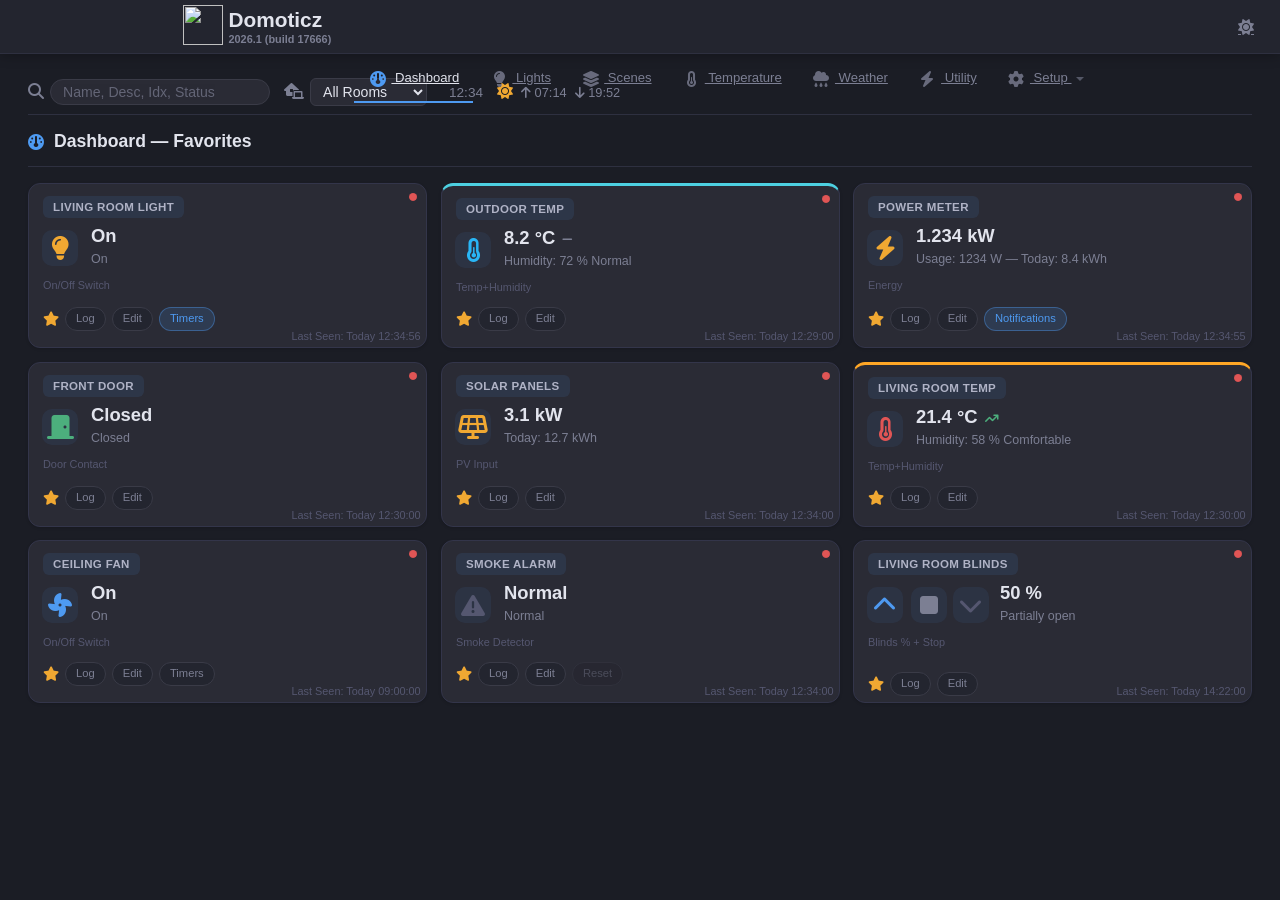
==== demo/index.html @ de6758c2 "Merge pull request #5 from galadril/development Fixed the demo based on the latest css/js changes" ====
<!DOCTYPE html>
<html lang="en">
<head>
    <meta charset="utf-8">
    <meta name="viewport" content="width=device-width, initial-scale=1.0">
    <title>Dashboard — Nightglass Demo</title>
    <link rel="stylesheet" href="https://cdnjs.cloudflare.com/ajax/libs/font-awesome/6.5.2/css/all.min.css" crossorigin="anonymous" referrerpolicy="no-referrer">
    <link rel="stylesheet" href="../custom.css">
    <link rel="stylesheet" href="demo.css">
    <script src="custom.js"></script>
</head>
<body>
    <script src="navbar.js"></script>
    <script>buildNavbar('dashboard');</script>

    <div id="holder">
        <div class="container-fluid">
            <div style="padding: 16px 0;">

                <!-- topbar -->
                <div id="topBar">
                    <span id="tbFiltSearch">
                        <span class="tbIcon"><i class="fa fa-search"></i></span>
                        <input type="search" placeholder="Name, Desc, Idx, Status">
                    </span>
                    <span id="tbFiltRooms">
                        <span class="tbIcon"><i class="fa fa-house-laptop"></i></span>
                        <select class="combobox ui-corner-all">
                            <option>All Rooms</option>
                            <option>Living Room</option>
                            <option>Kitchen</option>
                            <option>Bedroom</option>
                            <option>Garden</option>
                        </select>
                    </span>
                    <span id="tbTimeSun">
                        <span class="tbTime">12:34</span>
                        <span id="tbSunGroup">
                            <span class="tbIcon"><i class="fa fa-sun"></i></span>
                            <span class="tbSun"><i class="fa fa-arrow-up"></i> 07:14</span>
                            <span class="tbSun"><i class="fa fa-arrow-down"></i> 19:52</span>
                        </span>
                    </span>
                </div>

                <!-- page header -->
                <div class="page-header">
                    <i class="fa-solid fa-gauge"></i>
                    Dashboard &mdash; Favorites
                </div>

                <!-- device cards -->
                <div class="devicesList">
                    <div class="row">

                        <!-- 1. Living Room Light -->
                        <div class="item span4 itemBlock statusNormal" id="d1">
                            <section>
                                <table id="itemtable" border="0" cellpadding="0" cellspacing="0">
                                    <tr>
                                        <td id="name">Living Room Light</td>
                                        <td id="bigtext">On</td>
                                        <td id="img">
                                            <i class="dz-fa-device fa-solid fa-lightbulb" style="color:#f0a832;"></i>
                                        </td>
                                        <td id="status">On</td>
                                        <td id="lastupdate"><span style="font-style:italic">Last Seen</span>: Today 12:34:56</td>
                                        <td id="type">On/Off Switch</td>
                                        <td class="options">
                                            <span><i class="fa-solid fa-star dz-fa-fav dz-fav-on lcursor"></i></span>
                                            <a class="btnsmall" href="#">Log</a>
                                            <a class="btnsmall" href="#">Edit</a>
                                            <a class="btnsmall-sel" href="#">Timers</a>
                                        </td>
                                    </tr>
                                </table>
                            </section>
                        </div>

                        <!-- 2. Outdoor Temp -->
                        <div class="item span4 itemBlock statusNormal" id="d2">
                            <section>
                                <table id="itemtable" border="0" cellpadding="0" cellspacing="0">
                                    <tr>
                                        <td id="name">Outdoor Temp</td>
                                        <td id="bigtext">8.2 °C <i class="dz-fa-trend fa-solid fa-minus"></i></td>
                                        <td id="img">
                                            <i class="dz-fa-device fa-solid fa-temperature-half" style="color:#29b6f6;"></i>
                                        </td>
                                        <td id="status">Humidity: 72 % Normal</td>
                                        <td id="lastupdate"><span style="font-style:italic">Last Seen</span>: Today 12:29:00</td>
                                        <td id="type">Temp+Humidity</td>
                                        <td class="options">
                                            <span><i class="fa-solid fa-star dz-fa-fav dz-fav-on lcursor"></i></span>
                                            <a class="btnsmall" href="#">Log</a>
                                            <a class="btnsmall" href="#">Edit</a>
                                        </td>
                                    </tr>
                                </table>
                            </section>
                        </div>

                        <!-- 3. Power Meter -->
                        <div class="item span4 itemBlock statusNormal" id="d3">
                            <section>
                                <table id="itemtable" border="0" cellpadding="0" cellspacing="0">
                                    <tr>
                                        <td id="name">Power Meter</td>
                                        <td id="bigtext">1.234 kW</td>
                                        <td id="img">
                                            <i class="dz-fa-device fa-solid fa-bolt" style="color:#f0a832;"></i>
                                        </td>
                                        <td id="status">Usage: 1234 W &mdash; Today: 8.4 kWh</td>
                                        <td id="lastupdate"><span style="font-style:italic">Last Seen</span>: Today 12:34:55</td>
                                        <td id="type">Energy</td>
                                        <td class="options">
                                            <span><i class="fa-solid fa-star dz-fa-fav dz-fav-on lcursor"></i></span>
                                            <a class="btnsmall" href="#">Log</a>
                                            <a class="btnsmall" href="#">Edit</a>
                                            <a class="btnsmall-sel" href="#">Notifications</a>
                                        </td>
                                    </tr>
                                </table>
                            </section>
                        </div>

                        <!-- 4. Front Door -->
                        <div class="item span4 itemBlock statusNormal" id="d4">
                            <section>
                                <table id="itemtable" border="0" cellpadding="0" cellspacing="0">
                                    <tr>
                                        <td id="name">Front Door</td>
                                        <td id="bigtext">Closed</td>
                                        <td id="img">
                                            <i class="dz-fa-device fa-solid fa-door-closed" style="color:#4caf7d;"></i>
                                        </td>
                                        <td id="status">Closed</td>
                                        <td id="lastupdate"><span style="font-style:italic">Last Seen</span>: Today 12:30:00</td>
                                        <td id="type">Door Contact</td>
                                        <td class="options">
                                            <span><i class="fa-solid fa-star dz-fa-fav dz-fav-on lcursor"></i></span>
                                            <a class="btnsmall" href="#">Log</a>
                                            <a class="btnsmall" href="#">Edit</a>
                                        </td>
                                    </tr>
                                </table>
                            </section>
                        </div>

                        <!-- 5. Solar Panels -->
                        <div class="item span4 itemBlock statusNormal" id="d5">
                            <section>
                                <table id="itemtable" border="0" cellpadding="0" cellspacing="0">
                                    <tr>
                                        <td id="name">Solar Panels</td>
                                        <td id="bigtext">3.1 kW</td>
                                        <td id="img">
                                            <i class="dz-fa-device fa-solid fa-solar-panel" style="color:#f0a832;"></i>
                                        </td>
                                        <td id="status">Today: 12.7 kWh</td>
                                        <td id="lastupdate"><span style="font-style:italic">Last Seen</span>: Today 12:34:00</td>
                                        <td id="type">PV Input</td>
                                        <td class="options">
                                            <span><i class="fa-solid fa-star dz-fa-fav dz-fav-on lcursor"></i></span>
                                            <a class="btnsmall" href="#">Log</a>
                                            <a class="btnsmall" href="#">Edit</a>
                                        </td>
                                    </tr>
                                </table>
                            </section>
                        </div>

                        <!-- 6. Living Room Temp -->
                        <div class="item span4 itemBlock statusNormal" id="d6">
                            <section>
                                <table id="itemtable" border="0" cellpadding="0" cellspacing="0">
                                    <tr>
                                        <td id="name">Living Room Temp</td>
                                        <td id="bigtext">21.4 °C <i class="dz-fa-trend fa-solid fa-arrow-trend-up"></i></td>
                                        <td id="img">
                                            <i class="dz-fa-device fa-solid fa-temperature-half" style="color:#e05555;"></i>
                                        </td>
                                        <td id="status">Humidity: 58 % Comfortable</td>
                                        <td id="lastupdate"><span style="font-style:italic">Last Seen</span>: Today 12:30:00</td>
                                        <td id="type">Temp+Humidity</td>
                                        <td class="options">
                                            <span><i class="fa-solid fa-star dz-fa-fav dz-fav-on lcursor"></i></span>
                                            <a class="btnsmall" href="#">Log</a>
                                            <a class="btnsmall" href="#">Edit</a>
                                        </td>
                                    </tr>
                                </table>
                            </section>
                        </div>

                        <!-- 7. Ceiling Fan -->
                        <div class="item span4 itemBlock statusNormal" id="d7">
                            <section>
                                <table id="itemtable" border="0" cellpadding="0" cellspacing="0">
                                    <tr>
                                        <td id="name">Ceiling Fan</td>
                                        <td id="bigtext">On</td>
                                        <td id="img">
                                            <i class="dz-fa-device fa-solid fa-fan" style="color:#4e9af1;"></i>
                                        </td>
                                        <td id="status">On</td>
                                        <td id="lastupdate"><span style="font-style:italic">Last Seen</span>: Today 09:00:00</td>
                                        <td id="type">On/Off Switch</td>
                                        <td class="options">
                                            <span><i class="fa-solid fa-star dz-fa-fav dz-fav-on lcursor"></i></span>
                                            <a class="btnsmall" href="#">Log</a>
                                            <a class="btnsmall" href="#">Edit</a>
                                            <a class="btnsmall" href="#">Timers</a>
                                        </td>
                                    </tr>
                                </table>
                            </section>
                        </div>

                        <!-- 8. Smoke Alarm -->
                        <div class="item span4 itemBlock statusNormal" id="d8">
                            <section>
                                <table id="itemtable" border="0" cellpadding="0" cellspacing="0">
                                    <tr>
                                        <td id="name">Smoke Alarm</td>
                                        <td id="bigtext">Normal</td>
                                        <td id="img">
                                            <i class="dz-fa-device fa-solid fa-triangle-exclamation" style="color:#555770;"></i>
                                        </td>
                                        <td id="status">Normal</td>
                                        <td id="lastupdate"><span style="font-style:italic">Last Seen</span>: Today 12:34:00</td>
                                        <td id="type">Smoke Detector</td>
                                        <td class="options">
                                            <span><i class="fa-solid fa-star dz-fa-fav dz-fav-on lcursor"></i></span>
                                            <a class="btnsmall" href="#">Log</a>
                                            <a class="btnsmall" href="#">Edit</a>
                                            <a class="btnsmall-dis" href="#">Reset</a>
                                        </td>
                                    </tr>
                                </table>
                            </section>
                        </div>

                        <!-- 9. Living Room Blinds (triple icon) -->
                        <div class="item span4 itemBlock statusNormal" id="d9">
                            <section>
                                <table id="itemtabletrippleicon" border="0" cellpadding="0" cellspacing="0">
                                    <tr>
                                        <td id="name">Living Room Blinds</td>
                                        <td id="bigtext">50 %</td>
                                        <td id="img1">
                                            <i class="dz-fa-device fa-solid fa-chevron-up lcursor" style="color:#4e9af1;" title="Open Blinds"></i>
                                        </td>
                                        <td id="img2">
                                            <i class="dz-fa-device fa-solid fa-stop lcursor" style="color:#7c7f93;" title="Stop Blinds"></i>
                                        </td>
                                        <td id="img3">
                                            <i class="dz-fa-device fa-solid fa-chevron-down lcursor" style="color:#555770;" title="Close Blinds"></i>
                                        </td>
                                        <td id="status">Partially open</td>
                                        <td id="lastupdate"><span style="font-style:italic">Last Seen</span>: Today 14:22:00</td>
                                        <td id="type">Blinds % + Stop</td>
                                        <td class="options">
                                            <span><i class="fa-solid fa-star dz-fa-fav dz-fav-on lcursor"></i></span>
                                            <a class="btnsmall" href="#">Log</a>
                                            <a class="btnsmall" href="#">Edit</a>
                                        </td>
                                    </tr>
                                </table>
                            </section>
                        </div>

                    </div><!-- /.row -->
                </div><!-- /.devicesList -->

                <div class="page-bottom"></div>
            </div>
        </div>
    </div>
</body>
</html>
---- custom.css ----
@import url("../../css/legacy.css");
/* Don't remove this line! */
@import url("../default/common.css");
@import url("../../font-awesome/css/regular.min.css");
/* Load FA7 regular (outline) style; Domoticz only loads solid by default */

/*
 * ═══════════════════════════════════════════════════════════════════
 *  Domoticz Dark — A clean, modern dark dashboard theme
 *
 *  Color palette
 *  ─────────────
 *  Body / deepest bg:  #1b1d25
 *  Surface 1 (nav):    #23252f
 *  Surface 2 (cards):  #2a2b35
 *  Surface 3 (hover):  #33354a
 *  Border / faint:     #2e3040
 *  Border / strong:    #3a3b47
 *  Accent blue:        #4e9af1
 *  Text primary:       #e2e4ed
 *  Text secondary:     #b0b3c6
 *  Text muted:         #7c7f93
 *  Green / success:    #4caf7d
 *  Red / danger:       #e05555
 *  Yellow / warning:   #f0a832
 * ═══════════════════════════════════════════════════════════════════
 */


/* ══════════════════════════════════════════════════════════════════
   1.  CSS VARIABLE OVERRIDES  (variables.css + dashboard.css tokens)
   ══════════════════════════════════════════════════════════════════ */

:root {
    /* Accent */
    --dz-accent-color: #4e9af1;
    --dz-accent-red: #e05555;
    /* Body */
    --dz-body-bg: #1b1d25;
    --dz-body-bg-start: #1b1d25;
    --dz-body-bg-end: #16181f;
    --dz-body-text: #e2e4ed;
    /* Widgets */
    --dz-widget-bg: #23252f;
    --dz-widget-text: #e2e4ed;
    --dz-widget-border-radius: 12px;
    --dz-widget-shadow: 0 2px 8px rgba(0, 0, 0, 0.25);
    --dz-widget-name-bg: #2a2b35;
    --dz-widget-name-border: #3a3b47;
    --dz-widget-name-text: #e2e4ed;
    --dz-widget-name-font-size: 130%;
    --dz-widget-status-text: #b0b3c6;
    --dz-widget-value-font-size: 140%;
    --dz-widget-hover-name-bg: #33354a;
    --dz-widget-hover-name-border: #4e9af1;
    /* Status colours */
    --dz-status-normal: #2a2b35;
    --dz-status-protected: #2a3050;
    --dz-status-timeout: #e05555;
    --dz-status-low-battery: #f0a832;
    --dz-status-disabled: #3a3b47;
    --dz-status-disabled-opacity: 0.75;
    /* Evohome colours (unchanged) */
    --dz-status-evo-off: var(--dz-status-disabled);
    --dz-status-evo-25: #ff0302;
    --dz-status-evo-22: #ff6a2a;
    --dz-status-evo-19: #fe9b2d;
    --dz-status-evo-16: #79bc5c;
    --dz-status-evo-min: #6ca5fd;
    /* Form inputs */
    --dz-input-bg: #2a2b35;
    --dz-input-text: #e2e4ed;
    --dz-input-border: #3a3b47;
    --dz-input-focus-bg: #33354a;
    /* Modals & dialogs */
    --dz-modal-bg: #23252f;
    --dz-modal-bg-start: #23252f;
    --dz-modal-bg-end: #1e2028;
    --dz-modal-text: #e2e4ed;
    --dz-modal-header-bg: #2a2b35;
    /* Navbar */
    --dz-nav-bg: #23252f;
    /* Buttons */
    --dz-btn-bg: #2a2b35;
    --dz-btn-text: #e2e4ed;
    --dz-btn-border: #3a3b47;
    --dz-btn-hover-bg: #33354a;
    --dz-btn-shadow: none;
    --dz-btn-text-shadow: none;
    --dz-btn-primary-bg: #4e9af1;
    --dz-btn-primary-text: #fff;
    --dz-btn-warning-bg: #f0a832;
    --dz-btn-danger-bg: #e05555;
    --dz-btn-danger-bg-alpha: rgba(224, 85, 85, 0.85);
    --dz-btn-info-bg: #4e9af1;
    --dz-btn-success-bg: #4caf7d;
    /* Content panels */
    --dz-panel-bg: rgba(35, 37, 47, 0.7);
    --dz-panel-bg-dark: rgba(27, 29, 37, 0.85);
    --dz-panel-text: #e2e4ed;
    /* DataTable rows */
    --dz-table-odd-bg: #23252f;
    --dz-table-odd-text: #e2e4ed;
    --dz-table-even-bg: #1e2028;
    --dz-table-even-text: #e2e4ed;
    /* Dashboard 2.0 tokens */
    --dz-dd-grid-line: rgba(255, 255, 255, 0.04);
    --dz-dd-skeleton-start: #2a2b35;
    --dz-dd-skeleton-mid: #33354a;
    --dz-border-color: #2e3040;
    --dd-navbar-h: 54px;
    /* Dashboard widget accent tokens */
    --dz-widget-accent: #4e9af1;
    --dz-widget-amber: #f0a832;
    --dz-widget-energy-export: #4caf7d;
    --dz-widget-energy-price: #c8a0ff;
    --dz-widget-energy-gas: #ff7043;
    --dz-widget-energy-water: #4e9af1;
    --dz-widget-stat-radius: 10px;
    --dz-widget-stat-muted: rgba(226, 228, 237, 0.5);
    --dz-widget-weather-cloud: #7c7f93;
    --dz-widget-weather-snow: #b0b3c6;
    --dz-widget-weather-storm: #e05555;
    --dz-widget-moon-color: #e0d8c8;
    /* -- Semantic aliases (used throughout custom.css; redefine in body.dz-light for light mode) -- */
    --dz-bg: #1b1d25;
    --dz-bg-alt: #1e2028;
    --dz-surface: #23252f;
    --dz-surface-2: #2a2b35;
    --dz-surface-3: #2e3040;
    --dz-border: #33354a;
    --dz-border-b: #3a3b47;
    --dz-text: #e2e4ed;
    --dz-text-soft: #b0b3c6;
    --dz-text-muted: #7c7f93;
    --dz-text-faint: #555770;
    --dz-accent: #4e9af1;
    --dz-accent-light: #6db3f8;
    --dz-accent-hover: #3d89e0;
    --dz-danger: #e05555;
    --dz-danger-hover: #c94444;
    --dz-warning: #f0a832;
    --dz-warning-hover: #d99528;
    --dz-success: #4caf7d;
    --dz-success-hover: #3d9e6c;
    /* RGB channel variants for rgba() compositing */
    --dz-accent-rgb: 78, 154, 241;
    --dz-surface-rgb: 35, 37, 47;
    --dz-border-rgb: 51, 53, 74;
    --dz-overlay-rgb: 255, 255, 255;
}


/* ======================================================================
   1b. LIGHT MODE VARIABLE OVERRIDES  (body.dz-light)
   ====================================================================== */

body.dz-light {
    /* Semantic */
    --dz-bg: #f0f2f5;
    --dz-bg-alt: #e8eaed;
    --dz-surface: #ffffff;
    --dz-surface-2: #f5f6fa;
    --dz-surface-3: #e8eaed;
    --dz-border: #d0d3dc;
    --dz-border-b: #c4c7d0;
    --dz-text: #1a1c24;
    --dz-text-soft: #4a4d5e;
    --dz-text-muted: #6b6e7f;
    --dz-text-faint: #9094a8;
    --dz-accent: #2a7de1;
    --dz-accent-light: #4e9af1;
    --dz-accent-hover: #1d6bc8;
    --dz-danger: #d63b3b;
    --dz-danger-hover: #b32e2e;
    --dz-warning: #c07818;
    --dz-warning-hover: #a86614;
    --dz-success: #2e8c58;
    --dz-success-hover: #247048;
    --dz-accent-rgb: 42, 125, 225;
    --dz-surface-rgb: 255, 255, 255;
    --dz-border-rgb: 208, 211, 220;
    --dz-overlay-rgb: 0, 0, 0;
    /* Domoticz built-in variable overrides */
    --dz-body-bg: #f0f2f5;
    --dz-body-bg-start: #f0f2f5;
    --dz-body-bg-end: #e8eaed;
    --dz-body-text: #1a1c24;
    --dz-widget-bg: #ffffff;
    --dz-widget-text: #1a1c24;
    --dz-widget-shadow: 0 2px 8px rgba(0, 0, 0, 0.10);
    --dz-widget-name-bg: #f5f6fa;
    --dz-widget-name-border: #d0d3dc;
    --dz-widget-name-text: #1a1c24;
    --dz-widget-status-text: #4a4d5e;
    --dz-widget-hover-name-bg: #e8eaed;
    --dz-widget-hover-name-border: #2a7de1;
    --dz-status-normal: #f5f6fa;
    --dz-status-protected: #e8eef8;
    --dz-status-disabled: #d0d3dc;
    --dz-input-bg: #f5f6fa;
    --dz-input-text: #1a1c24;
    --dz-input-border: #c4c7d0;
    --dz-input-focus-bg: #e8eaed;
    --dz-modal-bg: #ffffff;
    --dz-modal-bg-start: #ffffff;
    --dz-modal-bg-end: #f5f6fa;
    --dz-modal-text: #1a1c24;
    --dz-modal-header-bg: #f5f6fa;
    --dz-nav-bg: #ffffff;
    --dz-btn-bg: #f5f6fa;
    --dz-btn-text: #1a1c24;
    --dz-btn-border: #c4c7d0;
    --dz-btn-hover-bg: #e8eaed;
    --dz-btn-primary-bg: #2a7de1;
    --dz-btn-primary-text: #fff;
    --dz-btn-danger-bg: #d63b3b;
    --dz-btn-danger-bg-alpha: rgba(214, 59, 59, 0.85);
    --dz-btn-info-bg: #2a7de1;
    --dz-btn-success-bg: #2e8c58;
    --dz-btn-warning-bg: #c07818;
    --dz-panel-bg: rgba(255, 255, 255, 0.80);
    --dz-panel-bg-dark: rgba(240, 242, 245, 0.90);
    --dz-panel-text: #1a1c24;
    --dz-table-odd-bg: #ffffff;
    --dz-table-odd-text: #1a1c24;
    --dz-table-even-bg: #f5f6fa;
    --dz-table-even-text: #1a1c24;
    --dz-dd-grid-line: rgba(0, 0, 0, 0.04);
    --dz-dd-skeleton-start: #f5f6fa;
    --dz-dd-skeleton-mid: #e8eaed;
    --dz-border-color: #d0d3dc;
    --dz-widget-accent: #2a7de1;
    --dz-widget-stat-muted: rgba(26, 28, 36, 0.5);
    --dz-widget-weather-cloud: #6b6e7f;
    --dz-widget-weather-snow: #4a4d5e;
    --dz-widget-moon-color: #c8a060;
    --dz-widget-energy-export: #2e8c58;
    --dz-widget-energy-price: #7c4fc0;
    --dz-widget-energy-gas: #c94a1a;
    --dz-widget-energy-water: #2a7de1;
    --dz-widget-weather-storm: #d63b3b;
    --dz-warning-hover: #a86614;
    --dz-success-hover: #247048;
}

/* ══════════════════════════════════════════════════════════════════
   2.  GLOBAL RESETS & FONT
   ══════════════════════════════════════════════════════════════════ */

body {
    font-family: -apple-system, BlinkMacSystemFont, "Segoe UI", Roboto, "Helvetica Neue", Arial, sans-serif !important;
    -webkit-font-smoothing: antialiased;
    -moz-osx-font-smoothing: grayscale;
    background: var(--dz-bg) !important;
    background-image: none !important;
    color: var(--dz-text);
}

::selection {
    background: rgba(var(--dz-accent-rgb), 0.3);
    color: #fff;
}

::-moz-selection {
    background: rgba(var(--dz-accent-rgb), 0.3);
    color: #fff;
}

::placeholder {
    color: var(--dz-text-muted) !important;
    opacity: 0.7;
}

::-webkit-input-placeholder {
    color: var(--dz-text-muted) !important;
}

::-moz-placeholder {
    color: var(--dz-text-muted) !important;
}


/* ── Custom scrollbar ───────────────────────────────────────────── */

::-webkit-scrollbar {
    width: 8px;
    height: 8px;
}

::-webkit-scrollbar-track {
    background: var(--dz-bg);
}

::-webkit-scrollbar-thumb {
    background: var(--dz-border-b);
    border-radius: 4px;
}

    ::-webkit-scrollbar-thumb:hover {
        background: var(--dz-accent);
    }

* {
    scrollbar-width: thin;
    scrollbar-color: var(--dz-border-b) var(--dz-bg);
}


/* ── Links ──────────────────────────────────────────────────────── */

a {
    color: var(--dz-accent);
}

    a:hover {
        color: var(--dz-accent-light);
    }

    a:link {
        color: var(--dz-accent);
    }

.norm-link,
.norm-link a,
.norm-link a:link,
.norm-link a:active,
.norm-link a:visited {
    color: var(--dz-accent);
}


/* ── Headings ───────────────────────────────────────────────────── */

h1,
h3 {
    color: var(--dz-text);
}

h2 {
    color: var(--dz-text-soft);
    background-color: transparent;
}

strong {
    color: var(--dz-text);
}


/* ══════════════════════════════════════════════════════════════════
   3.  NAVBAR  (matches idea/index.html pilot)
   ══════════════════════════════════════════════════════════════════ */

.navbar-inverse .navbar-inner {
    position: relative;
    background: var(--dz-surface) !important;
    background-image: none !important;
    border-bottom: 1px solid var(--dz-surface-3) !important;
    box-shadow: 0 1px 12px rgba(0, 0, 0, 0.3) !important;
    filter: none !important;
    padding: 0 16px !important;
    height: 54px;
}

/* ── Brand / Logo ─────────────────────────────────────────── */

/* Replace default Domoticz logo with ic_launcher.png */
.brand > img {
    content: url('images/ic_launcher.png') !important;
    width: 40px !important;
    height: 40px !important;
    vertical-align: middle;
    margin-right: 4px;
    margin-top: -3px;
}

.brand h1 {
    color: var(--dz-text) !important;
    font-weight: 600;
    padding-top: 9px;
    float: left;
    margin-left: 36px;
    margin-top: -50px;
    text-decoration: none;
}

.brand h2 {
    color: var(--dz-text-muted) !important;
    background-color: transparent !important;
    float: left;
    margin-left: 38px;
    margin-top: -4px;
}

h2#appversion {
    color: var(--dz-text-muted);
}

/* ── Nav items ────────────────────────────────────────────── */

.navbar .nav {
    margin: 0 !important;
}

    .navbar .nav > li {
        margin-top: 0;
        margin-left: 2px;
    }

    .navbar .nav li a {
        font-family: inherit;
        font-weight: 500;
        font-size: 0.82rem;
        color: var(--dz-text-muted) !important;
        background: transparent !important;
        border: none !important;
        border-bottom: 2px solid transparent !important;
        border-radius: 0 !important;
        padding: 16px 14px 14px !important;
        text-shadow: none !important;
        transition: color 0.15s, border-color 0.15s;
        white-space: nowrap;
    }

        /* Font Awesome icon styling in navbar */
        .navbar .nav li a > i.dz-fa-icon {
            font-size: 1rem;
            width: 1.2em;
            text-align: center;
            vertical-align: middle;
            margin-right: 4px;
            opacity: 0.8;
            transition: opacity 0.15s;
        }

        .navbar .nav li a:hover > i.dz-fa-icon {
            opacity: 1;
        }

    .navbar .nav .current_page_item > a > i.dz-fa-icon {
        opacity: 1;
        color: var(--dz-accent);
    }

    /* Font Awesome icons in dropdown menus */
    .navbar .nav .dropdown-menu li a > i.dz-fa-icon {
        font-size: 0.85rem;
        width: 1.4em;
        text-align: center;
        margin-right: 6px;
        opacity: 0.6;
    }

    .navbar .nav .dropdown-menu li a:hover > i.dz-fa-icon {
        opacity: 1;
    }

/* ── Favorite stars → Font Awesome ───────────────────────── */

i.dz-fa-fav {
    font-size: 1rem;
    cursor: pointer;
    transition: color 0.15s, transform 0.15s;
    vertical-align: middle;
}

    i.dz-fa-fav.dz-fav-off {
        color: var(--dz-border-b);
    }

        i.dz-fa-fav.dz-fav-off:hover {
            color: var(--dz-warning);
            transform: scale(1.15);
        }

    i.dz-fa-fav.dz-fav-on {
        color: var(--dz-warning);
    }

        i.dz-fa-fav.dz-fav-on:hover {
            color: #e09828;
            transform: scale(1.15);
        }

/* ── Icon replacement: pre-hide to prevent flicker ──────── */
/* All theme images are hidden immediately on render.        */
/* JS then either replaces (display:none below) or marks    */
/* .dz-icon-skipped to restore visibility.                  */
img[src^="images/"] {
    opacity: 0 !important;
    pointer-events: none !important;
}

    img[src^="images/"].dz-icon-skipped {
        opacity: 1 !important;
        pointer-events: auto !important;
    }

/* ── Icon replacement: hide replaced PNGs ────────────────── */

img.dz-icon-replaced {
    display: none !important;
}

/* ── Icon replacement: size context classes ───────────────── */

/* Default (menu / navbar) */
i.dz-fa-icon {
    font-size: 1rem;
    width: 1.2em;
    text-align: center;
    vertical-align: middle;
    margin-right: 4px;
    opacity: 0.8;
    transition: opacity 0.15s, color 0.15s;
}

/* Trend arrows (tiny inline in bigtext / status) */
i.dz-fa-trend {
    font-size: 0.75rem;
    vertical-align: middle;
    margin: 0 2px;
    line-height: 1;
}

    i.dz-fa-trend.fa-arrow-trend-up {
        color: var(--dz-success);
    }

    i.dz-fa-trend.fa-arrow-trend-down {
        color: var(--dz-danger);
    }

    i.dz-fa-trend.fa-right-long {
        color: var(--dz-text-muted);
        opacity: 0.5;
    }

    /* Unknown trend — no useful info, hide completely */
    i.dz-fa-trend.dz-trend-unk {
        display: none;
    }

    /* Report trend equal icons (equal.png / gequal.png) still use fa-minus */
    i.dz-fa-trend.fa-minus {
        color: var(--dz-text-muted);
    }

/* Sensor / weather / device (replaces 48px PNGs) */
i.dz-fa-device {
    font-size: 1.5rem;
    width: 40px;
    height: 40px;
    display: inline-flex;
    align-items: center;
    justify-content: center;
    transition: opacity 0.15s, color 0.2s, transform 0.2s;
    vertical-align: middle;
    flex-shrink: 0;
}

    i.dz-fa-device:hover {
        opacity: 0.85;
    }

/* Wind direction arrow — smooth rotation transitions */
i.dz-wind {
    transition: opacity 0.15s, color 0.2s, transform 0.4s ease;
}

/* Blinds stop button */
i.dz-fa-device.fa-stop {
    color: var(--dz-text-muted);
}

    i.dz-fa-device.fa-stop:hover {
        color: var(--dz-text);
    }

/* Action icons (delete / rename / add in data tables) */
i.dz-fa-action {
    font-size: 0.9rem;
    vertical-align: middle;
    transition: color 0.15s, transform 0.15s;
    cursor: pointer;
}

    i.dz-fa-action.fa-trash-can {
        color: var(--dz-danger);
    }

        i.dz-fa-action.fa-trash-can:hover {
            color: #ff6b6b;
            transform: scale(1.1);
        }

    i.dz-fa-action.fa-pen-to-square {
        color: var(--dz-accent);
    }

        i.dz-fa-action.fa-pen-to-square:hover {
            color: var(--dz-accent-light);
            transform: scale(1.1);
        }

    i.dz-fa-action.fa-plus {
        color: var(--dz-success);
    }

        i.dz-fa-action.fa-plus:hover {
            color: #66d9a0;
            transform: scale(1.1);
        }

    i.dz-fa-action.fa-sliders {
        color: var(--dz-warning);
    }

        i.dz-fa-action.fa-sliders:hover {
            color: #ffc04d;
            transform: scale(1.1);
        }

    i.dz-fa-action.fa-circle-minus {
        color: var(--dz-danger);
    }

        i.dz-fa-action.fa-circle-minus:hover {
            color: #ff6b6b;
            transform: scale(1.1);
        }

    i.dz-fa-action.fa-arrow-up,
    i.dz-fa-action.fa-arrow-down {
        color: var(--dz-text-faint);
    }

        i.dz-fa-action.fa-arrow-up:hover,
        i.dz-fa-action.fa-arrow-down:hover {
            color: var(--dz-text-soft);
            transform: scale(1.1);
        }

    /* Status / state icons */
    i.dz-fa-action.fa-circle-check {
        color: var(--dz-success);
    }

    i.dz-fa-action.fa-circle-xmark {
        color: var(--dz-danger);
    }

    i.dz-fa-action.fa-circle-question {
        color: var(--dz-text-faint);
    }

    i.dz-fa-action.fa-moon {
        color: var(--dz-text-muted);
    }

    i.dz-fa-action.fa-heart-pulse {
        color: var(--dz-accent);
    }

        i.dz-fa-action.fa-heart-pulse:hover {
            color: var(--dz-accent-light);
            transform: scale(1.1);
        }

/* Battery level colours */
i.dz-batt-ok {
    color: var(--dz-success);
}

i.dz-batt-mid {
    color: var(--dz-warning);
}

i.dz-batt-low {
    color: var(--dz-danger);
}

/* Navigation chevron (mobile next arrows) */
i.dz-fa-nav {
    font-size: 0.85rem;
    color: var(--dz-text-muted);
    vertical-align: middle;
    transition: color 0.15s;
}

    i.dz-fa-nav:hover {
        color: var(--dz-accent);
    }

/* ── Navbar-specific icon overrides ──────────────────────── */

.navbar .nav li a:hover {
    color: var(--dz-text-soft) !important;
    background: transparent !important;
    border-bottom-color: rgba(var(--dz-accent-rgb), 0.3) !important;
    transform: none !important;
    box-shadow: none !important;
}

.navbar .nav .current_page_item > a,
.navbar .nav .current_page_item > a:hover {
    color: var(--dz-text) !important;
    background: transparent !important;
    border: none !important;
    border-bottom: 2px solid var(--dz-accent) !important;
    border-radius: 0 !important;
    box-shadow: none !important;
    text-shadow: none !important;
}

    .navbar .nav .current_page_item > a:hover {
        color: #fff !important;
    }

/* ── Dark/Light mode toggle button ───────────────────────── */

#dz-theme-style-nav {
    position: absolute;
    right: 16px;
    top: 0;
    height: 54px;
    margin: 0;
    padding: 0;
    list-style: none;
    display: flex;
    align-items: center;
}

#dz-theme-style-toggle > a,
#dz-theme-style-btn {
    display: flex !important;
    align-items: center;
    height: 54px;
    padding: 0 10px !important;
    color: var(--dz-text-muted) !important;
    font-size: 1rem;
    background: transparent !important;
    border: none !important;
    transition: color 0.2s;
}

    #dz-theme-style-toggle > a:hover,
    #dz-theme-style-btn:hover {
        color: var(--dz-accent) !important;
        background: transparent !important;
        border-bottom-color: transparent !important;
        box-shadow: none !important;
    }

/* ── Dropdown menus ───────────────────────────────────────── */

.navbar .nav .dropdown-menu {
    background: var(--dz-surface) !important;
    backdrop-filter: blur(16px);
    -webkit-backdrop-filter: blur(16px);
    border: 1px solid var(--dz-surface-3) !important;
    border-radius: 10px !important;
    box-shadow: 0 8px 32px rgba(0, 0, 0, 0.5) !important;
    padding: 6px !important;
    margin-top: 0 !important;
}

    .navbar .nav .dropdown-menu li a {
        color: var(--dz-text-soft) !important;
        border-radius: 6px !important;
        padding: 8px 14px !important;
        border: none !important;
        background: transparent !important;
        transition: background 0.15s, color 0.15s;
    }

        .navbar .nav .dropdown-menu li a:hover {
            background: rgba(var(--dz-accent-rgb), 0.1) !important;
            color: var(--dz-text) !important;
            transform: none !important;
            box-shadow: none !important;
        }

    .navbar .nav .dropdown-menu .current_page_item > a {
        background: rgba(var(--dz-accent-rgb), 0.15) !important;
        border: none !important;
        color: #fff !important;
        box-shadow: none !important;
        text-shadow: none !important;
    }

        .navbar .nav .dropdown-menu .current_page_item > a:hover {
            background: rgba(var(--dz-accent-rgb), 0.25) !important;
        }

    .navbar .nav .dropdown-menu .divider {
        background-color: var(--dz-surface-3) !important;
        border-bottom: none !important;
        margin: 4px 6px !important;
    }

.navbar .divider-vertical {
    border-left: 1px solid var(--dz-surface-3);
    border-right: none;
}

.dropdown-menu .divider {
    background-color: var(--dz-surface-3);
    border-bottom: 1px solid var(--dz-border-b);
}


/* ══════════════════════════════════════════════════════════════════
   4.  TOP BAR  (#topBar — search, room selector, sun times)
   ══════════════════════════════════════════════════════════════════ */

#topBar {
    border-bottom: 1px solid var(--dz-surface-3);
    padding-bottom: 8px;
    margin-bottom: 8px;
}

#tbFiltSearch INPUT {
    background: var(--dz-surface-2) !important;
    color: var(--dz-text) !important;
    border: 1px solid var(--dz-border-b) !important;
    border-radius: 20px !important;
    padding: 4px 12px !important;
    font-size: 0.82rem;
    transition: border-color 0.2s, box-shadow 0.2s;
}

    #tbFiltSearch INPUT:focus {
        background: var(--dz-border) !important;
        color: var(--dz-text) !important;
        border-color: var(--dz-accent) !important;
        box-shadow: 0 0 0 2px rgba(var(--dz-accent-rgb), 0.15) !important;
        outline: none !important;
    }

#tbFiltRooms SELECT {
    background: var(--dz-surface-2) !important;
    color: var(--dz-text) !important;
    border: 1px solid var(--dz-border-b) !important;
    border-radius: 6px !important;
    padding: 4px 8px;
}

#tbSunGroup {
    color: var(--dz-text-muted);
}

#tbTimeSun .fa-sun {
    color: var(--dz-warning);
}

#tbLinks a.btn {
    background: var(--dz-surface-2) !important;
    border: 1px solid var(--dz-border-b) !important;
    color: var(--dz-text) !important;
    border-radius: 6px !important;
    font-size: 0.8rem;
    transition: border-color 0.2s, background 0.2s;
}

    #tbLinks a.btn:hover {
        background: var(--dz-border) !important;
        border-color: var(--dz-accent) !important;
    }


/* ══════════════════════════════════════════════════════════════════
   5.  CONTENT PANELS & SECTIONS
   ══════════════════════════════════════════════════════════════════ */

.row-fluid [class^="span"] {
    background-color: rgba(var(--dz-surface-rgb), 0.5) !important;
    color: var(--dz-text) !important;
    border-radius: 10px;
}

.item > section {
    height: 100% !important;
}

.row-fluid .span2 {
    background-color: transparent !important;
}

.page-header-small {
    border-bottom: 1px solid var(--dz-surface-3);
}

.page-content-container {
    background: rgba(var(--dz-surface-rgb), 0.5);
    border: 1px solid var(--dz-surface-3);
    border-radius: 10px;
}

SECTION.dashCategory h2 {
    color: var(--dz-text-muted);
    font-size: 0.78rem;
    font-weight: 600;
    text-transform: uppercase;
    letter-spacing: 0.08em;
    padding-bottom: 6px;
    border-bottom: 1px solid var(--dz-surface-3);
    margin-bottom: 10px;
}

/* ── Device card grid: equal row heights + vertical gap ──────── */
/* align-items:stretch (overrides Domoticz flex-start) makes every  */
/* .item in a flex row grow to the tallest card's height.           */
/* row-gap provides consistent vertical space between wrapped rows. */
.devicesList .row,
SECTION.dashCategory .row,
#tempwidgets,
#weatherwidgets {
    align-items: stretch;
    row-gap: 14px;
}

#holder > .container-fluid {
    padding-top: 54px;
}


/* ══════════════════════════════════════════════════════════════════
   6.  DEVICE / WIDGET CARDS  (the core of the theme)
       Redesigned: clean surface card with compact name chip,
       hero value, smaller icon with background circle,
       and muted metadata footer.
       (Inspired by idea/index.html node-card layout)

       Card DOM (all tds are display:block):
       ┌─ td#name        ← 1st-child   (name chip)
       ├─ td#bigtext     ← 1st+1       (hero value)
       ├─ td#img/img1    ← 1st+2       (primary icon)
       ├─ td#img2        ← 1st+3  *    (2nd icon – blinds/groups only)
       ├─ td#img3        ← 1st+4  *    (3rd icon – blinds+stop only)
       ├─ td#status      ← varies      (status / selector buttons)
       ├─ td#lastupdate  ← varies      (timestamp footer)
       ├─ td.input       ← varies  *   (dimmer slider)
       └─ td.options     ←         *   (tab-view: fav + log/edit/etc.)
   ══════════════════════════════════════════════════════════════════ */

/* Helper: all table ID variants */
/* (written once and re-used via CSS custom-property-like selectors) */


/* ── 6a. Card container (.item.itemBlock div) ─────────────────── */
/* The .item.itemBlock div IS the flex item, so it stretches to the  */
/* row height automatically via align-items:stretch on the flex      */
/* container. All visual card appearance lives here so that hover,   */
/* border and background fill the full equal-height card box.        */

div.item.itemBlock {
    background: var(--dz-surface-2);
    border: 1px solid var(--dz-border);
    border-radius: var(--dz-widget-border-radius);
    box-shadow: 0 1px 3px rgba(0, 0, 0, 0.15);
    padding: 12px 14px 19px;
    box-sizing: border-box;
    min-height: 110px;
    transition: border-color 0.2s ease, box-shadow 0.2s ease, transform 0.15s ease;
    overflow: visible;
    position: relative;
    color: var(--dz-text);
    font-family: inherit;
}

    div.item.itemBlock:hover {
        background: var(--dz-surface-3);
        border-color: rgba(var(--dz-accent-rgb), 0.4);
        box-shadow: 0 4px 16px rgba(0, 0, 0, 0.25);
        transform: translateY(-1px);
    }

/* Temperature / weather widgets carry .itemBlock on the custom     */
/* element tag, while the inner div only gets .item — restore card  */
/* visuals and the positioning context for absolute icons.          */
.itemBlock > div.item {
    background: var(--dz-surface-2);
    border: 1px solid var(--dz-border);
    border-radius: var(--dz-widget-border-radius);
    box-shadow: 0 1px 3px rgba(0, 0, 0, 0.15);
    padding: 12px 14px 10px;
    box-sizing: border-box;
    min-height: 120px;
    height: 100%;
    transition: border-color 0.2s ease, box-shadow 0.2s ease, transform 0.15s ease;
    overflow: visible;
    position: relative;
    color: var(--dz-text);
    font-family: inherit;
}

.itemBlock:hover > div.item {
    background: var(--dz-surface-3);
    border-color: rgba(var(--dz-accent-rgb), 0.4);
    box-shadow: 0 4px 16px rgba(0, 0, 0, 0.25);
    transform: translateY(-1px);
}

div.item.itemBlock > section {
    height: 100%;
}

body table[id^="itemtable"],
body table[id^="itemtable"] tbody,
body table[id^="itemtable"] tbody tr {
    width: 100%;
    height: 100%;
}

    body table[id^="itemtable"] tbody tr {
        display: flex;
        flex-direction: column;
    }

/* Reset the inner <tr> — it is now a plain layout container.        */
/* Padding and background have moved to .item.itemBlock above.       */
body table#itemtable tbody tr,
body table#itemtablenotype tbody tr,
body table#itemtablenostatus tbody tr,
body table#itemtablesmall tbody tr,
body table#itemtabledoubleicon tbody tr,
body table#itemtabletrippleicon tbody tr,
body table#itemtablesmalldoubleicon tbody tr,
body table#itemtablesmalltrippleicon tbody tr {
    background: transparent !important;
    border: none !important;
    border-radius: 0 !important;
    box-shadow: none !important;
    padding: 0 !important;
    margin: 0 !important;
    width: 100% !important;
    min-height: 0 !important;
    color: inherit !important;
    font-family: inherit !important;
    transition: none !important;
}


/* ── 6b. Name chip (td:first-child / td#name) ────────────────── */

body table#itemtable tr td:first-child,
body table#itemtablenotype tr td:first-child,
body table#itemtablenostatus tr td:first-child,
body table#itemtablesmall tr td:first-child,
body table#itemtabledoubleicon tr td:first-child,
body table#itemtabletrippleicon tr td:first-child,
body table#itemtablesmalldoubleicon tr td:first-child,
body table#itemtablesmalltrippleicon tr td:first-child {
    display: inline-block !important;
    float: none !important;
    width: auto !important;
    max-width: calc(100% - 10px);
    background: rgba(var(--dz-accent-rgb), 0.10) !important;
    color: var(--dz-text-soft) !important;
    border: none !important;
    border-radius: 6px !important;
    padding: 2px 10px !important;
    margin-bottom: 6px !important;
    font-family: inherit !important;
    font-size: 0.72rem !important;
    font-weight: 600 !important;
    letter-spacing: 0.03em;
    text-transform: uppercase;
    line-height: 1.6 !important;
    height: auto !important;
    white-space: nowrap;
    overflow: hidden;
    text-overflow: ellipsis;
    transition: background 0.2s, color 0.2s;
}

    body table#itemtabletrippleicon tr td:first-child + td + td + td + td + td + td + td {
        color: var(--dz-text-faint) !important;
        font-size: 0.68rem !important;
        padding-left: 0 !important;
        padding-top: 10px !important;
    }

body table#itemtable tr:hover td:first-child,
body table#itemtablenotype tr:hover td:first-child,
body table#itemtablenostatus tr:hover td:first-child,
body table#itemtablesmall tr:hover td:first-child,
body table#itemtabledoubleicon tr:hover td:first-child,
body table#itemtabletrippleicon tr:hover td:first-child,
body table#itemtablesmalldoubleicon tr:hover td:first-child,
body table#itemtablesmalltrippleicon tr:hover td:first-child {
    background: rgba(var(--dz-accent-rgb), 0.18) !important;
    color: var(--dz-text) !important;
}

/* Status-class colour overrides on the name chip */
div.item.statusNormal td#name {
    background-color: rgba(var(--dz-accent-rgb), 0.10) !important;
}

div.item.statusProtected td#name {
    background-color: rgba(78, 100, 241, 0.15) !important;
    color: #8da0f0 !important;
}

div.item.statusTimeout td#name {
    background-color: rgba(224, 85, 85, 0.15) !important;
    color: #f08080 !important;
}

div.item.statusLowBattery td#name {
    background-color: rgba(240, 168, 50, 0.15) !important;
    color: #f0c060 !important;
}

div.item.statusDisabled td#name {
    background-color: rgba(100, 100, 110, 0.12) !important;
    color: var(--dz-text-muted) !important;
}

div.item.statusDisabled {
    opacity: 0.75;
}


/* ── 6c. Hero value (td#bigtext — 2nd td) ────────────────────── */

body table#itemtable tr td:first-child + td,
body table#itemtablenotype tr td:first-child + td,
body table#itemtablenostatus tr td:first-child + td,
body table#itemtablesmall tr td:first-child + td,
body table#itemtabledoubleicon tr td:first-child + td,
body table#itemtabletrippleicon tr td:first-child + td,
body table#itemtablesmalldoubleicon tr td:first-child + td,
body table#itemtablesmalltrippleicon tr td:first-child + td {
    float: none !important;
    display: block !important;
    margin: 0 0 2px 0 !important;
    padding-left: 48px !important;
    min-height: 24px;
    font-size: 1.15rem !important;
    font-weight: 700 !important;
    color: var(--dz-text) !important;
    line-height: 1.35;
    white-space: nowrap;
    overflow: hidden;
    text-overflow: ellipsis;
}

/* Double/triple icon cards need extra left-padding for multiple icons */
body table#itemtabledoubleicon tr td:first-child + td,
body table#itemtablesmalldoubleicon tr td:first-child + td {
    padding-left: 90px !important;
}

body table#itemtabletrippleicon tr td:first-child + td,
body table#itemtablesmalltrippleicon tr td:first-child + td {
    padding-left: 132px !important;
}


    /* ── 6d. Primary icon (td#img — 3rd td) ──────────────────────── */

    body table#itemtable tr td:first-child + td + td,
    body table#itemtablenotype tr td:first-child + td + td,
    body table#itemtablenostatus tr td:first-child + td + td,
    body table#itemtablesmall tr td:first-child + td + td,
    body table#itemtabledoubleicon tr td:first-child + td + td,
    body table#itemtabletrippleicon tr td:first-child + td + td,
    body table#itemtablesmalldoubleicon tr td:first-child + td + td,
    body table#itemtablesmalltrippleicon tr td:first-child + td + td {
        position: absolute !important;
        top: 27px !important;
        left: 0px !important;
        float: none !important;
        display: flex !important;
        align-items: center;
        justify-content: center;
        width: 36px !important;
        height: 36px !important;
        margin: 0 !important;
        padding: 0 !important;
        background: rgba(var(--dz-accent-rgb), 0.08);
        border-radius: 10px;
        overflow: hidden;
        border: none !important;
        transition: background 0.2s;
    }

body table[id^="itemtable"] tr:hover td:first-child + td + td {
    background: rgba(var(--dz-accent-rgb), 0.14);
}

body table#itemtable tr td:first-child + td + td img,
body table#itemtablenotype tr td:first-child + td + td img,
body table#itemtablenostatus tr td:first-child + td + td img,
body table#itemtablesmall tr td:first-child + td + td img,
body table#itemtabledoubleicon tr td:first-child + td + td img,
body table#itemtabletrippleicon tr td:first-child + td + td img,
body table#itemtablesmalldoubleicon tr td:first-child + td + td img,
body table#itemtablesmalltrippleicon tr td:first-child + td + td img {
    width: 26px !important;
    height: 26px !important;
    display: block;
    object-fit: contain;
}


/* ── 6e. Second icon (td#img2 — 4th td) ──────────────────────── */

body table#itemtabledoubleicon tr td:first-child + td + td + td,
body table#itemtabletrippleicon tr td:first-child + td + td + td,
body table#itemtablesmalldoubleicon tr td:first-child + td + td + td,
body table#itemtablesmalltrippleicon tr td:first-child + td + td + td {
    position: absolute !important;
    top: 27px !important;
    left: 38px !important;
    float: none !important;
    display: flex !important;
    align-items: center;
    justify-content: center;
    width: 36px !important;
    height: 36px !important;
    margin: 0 !important;
    padding: 0 !important;
    background: rgba(var(--dz-accent-rgb), 0.08);
    border-radius: 10px;
    overflow: hidden;
    border: none !important;
    transition: background 0.2s;
}

body table#itemtabledoubleicon tr:hover td:first-child + td + td + td,
body table#itemtablesmalldoubleicon tr:hover td:first-child + td + td + td {
    background: rgba(var(--dz-accent-rgb), 0.14);
}

body table#itemtabledoubleicon tr td:first-child + td + td + td img,
body table#itemtabletrippleicon tr td:first-child + td + td + td img,
body table#itemtablesmalldoubleicon tr td:first-child + td + td + td img,
body table#itemtablesmalltrippleicon tr td:first-child + td + td + td img {
    width: 26px !important;
    height: 26px !important;
    display: block;
    object-fit: contain;
}

/* Triple icon third button (td#img3 — 5th td) */
body table#itemtabletrippleicon tr td:first-child + td + td + td + td,
body table#itemtablesmalltrippleicon tr td:first-child + td + td + td + td {
    position: absolute !important;
    top: 27px !important;
    left: 76px !important;
    float: none !important;
    display: flex !important;
    align-items: center;
    justify-content: center;
    width: 36px !important;
    height: 36px !important;
    margin: 0 !important;
    padding: 0 !important;
    background: rgba(var(--dz-accent-rgb), 0.08);
    border-radius: 10px;
    overflow: hidden;
    border: none !important;
    transition: background 0.2s;
}

body table#itemtabletrippleicon tr:hover td:first-child + td + td + td + td,
body table#itemtablesmalltrippleicon tr:hover td:first-child + td + td + td + td {
    background: rgba(var(--dz-accent-rgb), 0.14);
}

body table#itemtabletrippleicon tr td:first-child + td + td + td + td img,
body table#itemtablesmalltrippleicon tr td:first-child + td + td + td + td img {
    width: 26px !important;
    height: 26px !important;
    display: block;
    object-fit: contain;
}


/* ── 6f. Status line (td#status) ──────────────────────────────── */
/*    Must clear the absolute icons and sit below the value line.   */

body table[id^="itemtable"] tr td#status {
    display: block !important;
    float: none !important;
    clear: both;
    position: relative;
    z-index: 1;
    padding-left: 48px !important;
    margin-top: 2px !important;
    font-size: 0.78rem !important;
    font-weight: 500;
    color: var(--dz-text-muted) !important;
    line-height: 1.4;
    min-height: 0;
}

/* Double/triple icon cards: match the bigtext padding */
body table#itemtabledoubleicon tr td#status,
body table#itemtablesmalldoubleicon tr td#status {
    padding-left: 90px !important;
}

body table#itemtabletrippleicon tr td#status,
body table#itemtablesmalltrippleicon tr td#status {
    padding-left: 132px !important;
}

.ui-dialog-titlebar,
.ui-state-default:not(.ui-slider-handle),
.ui-widget-header:not(.ui-slider-handle):not(.ui-slider-range),
.ui-timepicker-div .ui-slider-handle {
    background-image: none !important;
    background-color: transparent !important;
}

.ui-dialog-titlebar,
.ui-state-default:not(.ui-slider-handle),
.ui-widget-header:not(.ui-slider-handle, .ui-slider-range) {
    background-image: none !important;
}

.ui-widget-header {
    background: none !important;
    background-image: none !important;
    background-color: transparent !important;
}

.dd-select {
    border-radius: 2px;
    border: solid 1px var(--dz-border-b);
    position: relative;
    cursor: pointer;
    background: var(--dz-surface) !important;
}

.dd-options {
    border: solid 1px var(--dz-border-b);
    border-top-width: 1px;
    border-top-style: solid;
    border-top-color: var(--dz-border-b);
    border-top: none;
    list-style: none;
    box-shadow: 0px 1px 5px rgba(0, 0, 0, 0.15);
    display: none;
    position: absolute;
    z-index: 2000;
    margin: 0;
    padding: 0;
    background: var(--dz-surface) !important;
    overflow: auto;
}

/* ── 6g. Last update line (td#lastupdate) ─────────────────────── */

body table[id^="itemtable"] tr td#lastupdate {
    display: none !important;
    float: none !important;
    clear: both;
    padding-left: 0 !important;
    margin-top: 8px !important;
    padding-top: 6px !important;
    border-top: 0px solid rgba(var(--dz-overlay-rgb), 0.05) !important;
    font-size: 0.68rem !important;
    color: var(--dz-text-faint) !important;
    font-style: normal !important;
    line-height: 1.5;
    position: absolute;
    bottom: -18px;
    right: -7px;
}

.itemBlock .ui-selectmenu-button {
    width: 93%;
}


body table[id^="itemtable"] tr td#lastupdate span[style] {
    font-style: normal !important;
    color: var(--dz-text-faint) !important;
}

dztemperaturewidget .dz-card-footer {
    margin-top: -5px !important;
}

dzweatherwidget .dz-card-footer {
    margin-top: -5px !important;
}

.dz-card-footer .dz-time {
    white-space: nowrap;
    flex-shrink: 0;
    position: absolute;
    right: 5px;
    font-size: 0.68rem !important;
    color: var(--dz-text-faint) !important;
    font-style: normal !important;
    line-height: 1.5;
}

body table[id^="itemtable"] tr td#type {
    display: block !important;
    float: none !important;
    clear: both;
    padding-left: 0 !important;
    font-size: 0.68rem !important;
    color: var(--dz-text-faint) !important;
    font-style: normal !important;
    margin-bottom: 35px;
}

/* ── 6h. Dimmer / blinds slider ──────────────────────────────── */
/*    The HTML has inline margin-left (50/94/124px) sized for the    */
/*    original full-width name bar layout. The JS ResizeDimSliders   */
/*    also sets an inline pixel width based on #name width.          */
/*    Both must be overridden to fit the new card layout.            */

/* Dashboard slider container (td.input) */
body table[id^="itemtable"] tr td.input {
    display: block !important;
    clear: both;
    float: none !important;
    position: relative;
    width: auto !important;
    padding: 8px 4px 4px 4px !important;
    margin-top: 6px !important;
    border-top: 1px solid rgba(var(--dz-overlay-rgb), 0.04);
}

/* ALL .dimslider divs inside any card — override inline styles.
   Covers dashboard (td.input .dimslider) and tab-view (td#type .dimslider). */
body table[id^="itemtable"] tr .dimslider,
body table[id^="itemtable"] tr div[class*="dimslider"],
body table[id^="itemtable"] tr .dimsmall,
body table[id^="itemtable"] tr .dimsmall3 {
    margin-left: 0 !important;
    margin-right: 0 !important;
    margin-top: 4px !important;
    margin-bottom: 4px !important;
    width: calc(100% - 8px) !important;
    min-width: 60px !important;
    max-width: 100% !important;
    box-sizing: border-box !important;
    visibility: visible !important;
    /* ensure it's shown after init */
}

#itemtabletrippleicon .dimslider {
    margin-top: 10px !important;
}

/* jQuery UI slider track — clean slim track */
body table[id^="itemtable"] tr .dimslider.ui-slider,
body table[id^="itemtable"] tr .ui-slider {
    background: var(--dz-border) !important;
    background-image: none !important;
    border: none !important;
    border-radius: 6px !important;
    height: 6px !important;
    margin-top: 4px !important;
    margin-bottom: 4px !important;
    position: relative;
}

    /* Slider fill / range */
    body table[id^="itemtable"] tr .ui-slider .ui-slider-range {
        background: linear-gradient(90deg, var(--dz-accent), var(--dz-accent-light)) !important;
        background-image: none !important;
        border-radius: 6px !important;
        height: 100% !important;
        top: 0 !important;
    }

    /* Slider handle */
    body table[id^="itemtable"] tr .ui-slider .ui-slider-handle {
        background: var(--dz-accent) !important;
        background-image: none !important;
        border: 2px solid #fff !important;
        border-radius: 50% !important;
        width: 18px !important;
        height: 18px !important;
        top: -7px !important;
        margin-left: -9px !important;
        cursor: grab !important;
        box-shadow: 0 1px 4px rgba(0, 0, 0, 0.3) !important;
        outline: none !important;
        transition: transform 0.1s ease, box-shadow 0.1s ease;
    }

        body table[id^="itemtable"] tr .ui-slider .ui-slider-handle:hover,
        body table[id^="itemtable"] tr .ui-slider .ui-slider-handle:focus {
            background: var(--dz-accent-light) !important;
            transform: scale(1.15);
            box-shadow: 0 0 0 4px rgba(var(--dz-accent-rgb), 0.2), 0 1px 4px rgba(0, 0, 0, 0.3) !important;
        }

        body table[id^="itemtable"] tr .ui-slider .ui-slider-handle:active {
            cursor: grabbing !important;
            transform: scale(1.1);
        }


/* ── 6i. Selector buttons → chip / pill style ─────────────────── */
/*    (Like idea/index.html .filter-btn)                            */

dztemperaturewidget table[id^="itemtablenotype"] tr td#status {
    margin-bottom: 40px !important;
}

dztemperaturewidget table[id^="itemtablenotype"] tr td.options {
    bottom: -10px !important;
}

dzweatherwidget table[id^="itemtablenotype"] tr td#status {
    margin-bottom: 40px !important;
}

dzweatherwidget table[id^="itemtablenotype"] tr td.options {
    bottom: -10px !important;
}


body table[id^="itemtable"] tr td#status .btn-group {
    display: flex !important;
    flex-wrap: wrap !important;
    gap: 5px !important;
    margin-left: 0 !important;
    margin-top: 4px !important;
}

    body table[id^="itemtable"] tr td#status .btn-group .btn {
        font-size: 0.72rem !important;
        padding: 3px 12px !important;
        border-radius: 20px !important;
        border: 1px solid var(--dz-border-b) !important;
        background: var(--dz-surface) !important;
        color: var(--dz-text-muted) !important;
        font-weight: 500;
        line-height: 1.4;
        white-space: normal !important;
        transition: all 0.15s;
        box-shadow: none !important;
        text-shadow: none !important;
        background-image: none !important;
    }

        body table[id^="itemtable"] tr td#status .btn-group .btn:hover {
            background: var(--dz-border) !important;
            color: var(--dz-text) !important;
            border-color: var(--dz-accent) !important;
        }

        body table[id^="itemtable"] tr td#status .btn-group .btn-selected,
        body table[id^="itemtable"] tr td#status .btn-group .btn.active,
        body table[id^="itemtable"] tr td#status .btn-group .btn-selected:hover {
            background: var(--dz-accent) !important;
            color: #fff !important;
            border-color: var(--dz-accent) !important;
        }

/* Selector dropdown (SelectorStyle 1) */
body table[id^="itemtable"] tr td#status .selectorlevels select,
body table[id^="itemtable"] tr td#status select {
    background: var(--dz-surface) !important;
    color: var(--dz-text) !important;
    border: 1px solid var(--dz-border-b) !important;
    border-radius: 8px !important;
    padding: 3px 8px !important;
    font-size: 0.78rem !important;
}

/* jQuery UI selectmenu inside cards */
body table[id^="itemtable"] .ui-selectmenu-button {
    background: var(--dz-surface) !important;
    border: 1px solid var(--dz-border-b) !important;
    border-radius: 8px !important;
    color: var(--dz-text) !important;
}


/* ── 6j. Card entrance animation ──────────────────────────────── */

body table[id^="itemtable"] tbody tr {
    animation: cardSlideIn 0.35s ease both;
}

@keyframes cardSlideIn {
    from {
        opacity: 0;
        transform: translateY(8px);
    }

    to {
        opacity: 1;
        transform: translateY(0);
    }
}


/* ── 6k. Type label for full-size cards ───────────────────────── */

body table#itemtable tr td:first-child + td + td + td + td + td:before,
body table#itemtablenotype tr td:first-child + td + td + td + td:before,
body table#itemtablenostatus tr td:first-child + td + td + td + td + td:before {
    color: var(--dz-text-faint) !important;
    font-size: 0.68rem !important;
}

body table#itemtable tr td:first-child + td + td + td + td + td,
body table#itemtablenostatus tr td:first-child + td + td + td + td + td {
    color: var(--dz-text-faint) !important;
    font-size: 0.68rem !important;
    padding-left: 0 !important;
    margin-top: 10px;
}

    /* Description / detail row in full-size cards */
    body table#itemtable tr td:first-child + td + td + td + td + td + td,
    body table#itemtablenotype tr td:first-child + td + td + td + td + td,
    body table#itemtablenostatus tr td:first-child + td + td + td + td + td + td {
        color: var(--dz-text-muted) !important;
        font-size: 0.78rem !important;
        padding-top: 4px !important;
        padding-left: 0 !important;
        border-top: 0px solid rgba(var(--dz-overlay-rgb), 0.05) !important;
        margin-bottom: 10px;
    }


/* ── 6l. Tab-view options row (favorite star + Log/Edit/etc.) ── */
/*    Style the .btnsmall chips and favorite star                   */

body table[id^="itemtable"] tr td.options {
    display: flex !important;
    flex-wrap: wrap;
    align-items: center;
    gap: 6px;
    padding: 8px 0 2px !important;
    margin-top: auto !important;
    border-top: 0px solid rgba(var(--dz-overlay-rgb), 0.05) !important;
    clear: both;
    position: absolute;
    bottom: -15px;
}

    /* Favorite star icon — FA replacement + PNG fallback */
    body table[id^="itemtable"] tr td.options img[src*="favorite"] {
        width: 18px !important;
        height: 18px !important;
        opacity: 0.6;
        transition: opacity 0.15s, transform 0.15s;
        vertical-align: middle;
        flex-shrink: 0;
    }

        body table[id^="itemtable"] tr td.options img[src*="favorite"]:hover {
            opacity: 1;
            transform: scale(1.15);
        }

    body table[id^="itemtable"] tr td.options i.dz-fa-fav {
        font-size: 0.9rem;
        flex-shrink: 0;
    }

    /* Remove the &nbsp; spacers after the star */
    body table[id^="itemtable"] tr td.options span {
        display: inline-flex;
        align-items: center;
    }

    /* Log / Edit / Timers / Notifications → chip style */
    body table[id^="itemtable"] tr td.options .btnsmall,
    body table[id^="itemtable"] tr td.options .btnsmall-sel,
    body table[id^="itemtable"] tr td.options .btnsmall-dis {
        font-size: 0.7rem !important;
        padding: 3px 10px !important;
        border-radius: 20px !important;
        border: 1px solid var(--dz-border-b) !important;
        background: var(--dz-surface) !important;
        background-image: none !important;
        color: var(--dz-text-muted) !important;
        font-weight: 500;
        line-height: 1.4;
        text-decoration: none;
        transition: all 0.15s;
        white-space: nowrap;
        display: inline-block;
    }

        body table[id^="itemtable"] tr td.options .btnsmall:hover {
            background: var(--dz-border) !important;
            color: var(--dz-text) !important;
            border-color: var(--dz-accent) !important;
        }

    /* Active / "has items" variant (e.g. Timers active, Notifications set) */
    body table[id^="itemtable"] tr td.options .btnsmall-sel {
        background: rgba(var(--dz-accent-rgb), 0.15) !important;
        color: var(--dz-accent) !important;
        border-color: rgba(var(--dz-accent-rgb), 0.4) !important;
    }

        body table[id^="itemtable"] tr td.options .btnsmall-sel:hover {
            background: rgba(var(--dz-accent-rgb), 0.25) !important;
            color: #fff !important;
            border-color: var(--dz-accent) !important;
        }

    /* Disabled variant */
    body table[id^="itemtable"] tr td.options .btnsmall-dis {
        opacity: 0.4;
        cursor: default;
    }


/* ══════════════════════════════════════════════════════════════════
   7.  BUTTONS  (flat dark style)
   ══════════════════════════════════════════════════════════════════ */

.btn {
    background-image: none !important;
    text-shadow: none !important;
    box-shadow: none !important;
    border-radius: 8px !important;
    transition: all 0.2s ease;
}

    .btn.btn-default {
        background: var(--dz-surface-2) !important;
        color: var(--dz-text) !important;
        border: 1px solid var(--dz-border-b) !important;
    }

        .btn.btn-default:hover {
            background: var(--dz-border) !important;
            border-color: var(--dz-accent) !important;
        }

        .btn.btn-default.active {
            background: rgba(var(--dz-accent-rgb), 0.18) !important;
            border-color: var(--dz-accent) !important;
            color: #fff !important;
        }

.btnsmall,
.btnsmall-sel {
    background: var(--dz-surface-2) !important;
    background-image: none !important;
    color: var(--dz-text) !important;
    border: 1px solid var(--dz-border-b) !important;
    border-radius: 6px !important;
    transition: all 0.2s ease;
}

    .btnsmall:hover {
        background: var(--dz-border) !important;
        border-color: var(--dz-accent) !important;
        color: #fff !important;
        box-shadow: none !important;
    }

.btnsmall-sel {
    background: rgba(var(--dz-accent-rgb), 0.18) !important;
    border-color: var(--dz-accent) !important;
}

.btnsmall-dis {
    background: var(--dz-bg-alt) !important;
    background-image: none !important;
    color: var(--dz-text-muted) !important;
    border: 1px solid var(--dz-surface-3) !important;
    border-radius: 6px !important;
    opacity: 0.6;
}

.btnstyle,
.btnstyle3 {
    background: var(--dz-surface-2) !important;
    background-image: none !important;
    border: 1px solid var(--dz-border-b) !important;
    border-radius: 8px !important;
    color: var(--dz-text) !important;
    transition: all 0.2s ease;
}

    .btnstyle:hover,
    .btnstyle3:hover {
        background: var(--dz-border) !important;
        border-color: var(--dz-accent) !important;
        color: #fff !important;
    }

.btnstyle-sel,
.btnstyle3-sel {
    background: rgba(var(--dz-accent-rgb), 0.18) !important;
    background-image: none !important;
    border: 1px solid var(--dz-accent) !important;
    border-radius: 8px !important;
    color: #fff !important;
}

.btnstylerev {
    background: var(--dz-surface-2) !important;
    background-image: none !important;
    border: 1px solid var(--dz-border-b) !important;
    border-radius: 8px !important;
    color: var(--dz-text) !important;
}

.btnstyle3:disabled,
.btnstyle3-dis {
    background: var(--dz-bg-alt) !important;
    background-image: none !important;
    color: var(--dz-text-muted) !important;
    border: 1px solid var(--dz-surface-3) !important;
    opacity: 0.6;
}

.btn-primary {
    background-color: var(--dz-accent) !important;
    background-image: none !important;
    border-color: var(--dz-accent) !important;
    color: #fff !important;
}

    .btn-primary:hover {
        background-color: var(--dz-accent-hover) !important;
    }

.btn-danger {
    background-color: var(--dz-danger) !important;
    background-image: none !important;
    border-color: var(--dz-danger) !important;
}

    .btn-danger:hover {
        background-color: var(--dz-danger-hover) !important;
    }

.btn-success {
    background-color: var(--dz-success) !important;
    background-image: none !important;
    border-color: var(--dz-success) !important;
}

    .btn-success:hover {
        background-color: var(--dz-success-hover) !important;
    }

.btn-warning {
    background-color: var(--dz-warning) !important;
    background-image: none !important;
    border-color: var(--dz-warning) !important;
}

    .btn-warning:hover {
        background-color: var(--dz-warning-hover) !important;
    }

.btn-info {
    background-color: var(--dz-accent) !important;
    background-image: none !important;
    border-color: var(--dz-accent) !important;
}

    .btn-info:hover {
        background-color: var(--dz-accent-hover) !important;
    }

/* Modern glass-style buttons */
.btn-modern {
    background: rgba(var(--dz-accent-rgb), 0.12) !important;
    border: 1px solid rgba(var(--dz-accent-rgb), 0.35) !important;
    color: var(--dz-text) !important;
    border-radius: 10px !important;
}

    .btn-modern:hover {
        background: rgba(var(--dz-accent-rgb), 0.25) !important;
        border-color: rgba(var(--dz-accent-rgb), 0.6) !important;
        color: #fff !important;
        box-shadow: 0 8px 24px rgba(var(--dz-accent-rgb), 0.2) !important;
    }

.btn-modern-warning {
    background: rgba(240, 168, 50, 0.12) !important;
    border-color: rgba(240, 168, 50, 0.35) !important;
}

    .btn-modern-warning:hover:not(:disabled) {
        background: rgba(240, 168, 50, 0.25) !important;
        border-color: rgba(240, 168, 50, 0.6) !important;
        box-shadow: 0 8px 24px rgba(240, 168, 50, 0.2) !important;
    }


/* ══════════════════════════════════════════════════════════════════
   8.  FORM INPUTS  (clean pill-style like idea/index.html)
   ══════════════════════════════════════════════════════════════════ */

input[type="text"],
input[type="password"],
input[type="number"],
input[type="email"],
input[type="search"],
input[type="tel"],
input[type="url"],
textarea {
    background-color: var(--dz-surface-2) !important;
    color: var(--dz-text) !important;
    border: 1px solid var(--dz-border-b) !important;
    border-radius: 8px !important;
    padding: 6px 12px !important;
    font-family: inherit !important;
    font-size: 0.88rem !important;
    transition: border-color 0.2s ease, box-shadow 0.2s ease, background-color 0.2s ease;
}

    input:focus,
    textarea:focus {
        background-color: var(--dz-surface-3) !important;
        color: var(--dz-text) !important;
        border-color: var(--dz-accent) !important;
        box-shadow: 0 0 0 3px rgba(var(--dz-accent-rgb), 0.12) !important;
        outline: none !important;
    }

/* ── Themed Device Container ─────────────────────────────────────────────── */
#devicecontainer {
    margin-top: 3px;
    background: var(--dz-surface-2);
    background-image: linear-gradient(to bottom, var(--dz-surface-2), var(--dz-bg));
    border: 1px solid var(--dz-border-color, #2e3040);
    border-radius: 12px;
    box-shadow: 0 4px 24px rgba(0,0,0,0.18);
    width: 100%;
    height: 240px;
    overflow-y: scroll;
    padding: 12px 16px;
    color: var(--dz-body-text, #e2e4ed);
    font-size: 1em;
}

    #devicecontainer input[type="checkbox"].devicecheckbox {
        accent-color: var(--dz-accent-color, #4e9af1);
        width: 18px;
        height: 18px;
        margin-right: 10px;
        vertical-align: middle;
        border-radius: 6px;
        background: rgba(255,255,255,0.08);
        border: 1.5px solid var(--dz-accent-color, #4e9af1);
        box-shadow: 0 2px 8px rgba(0,0,0,0.10);
        transition: border-color 0.2s;
    }

        #devicecontainer input[type="checkbox"].devicecheckbox:checked {
            border-color: var(--dz-accent-color, #4e9af1);
            background: rgba(78,154,241,0.18);
        }

    #devicecontainer label, #devicecontainer br, #devicecontainer input[type="checkbox"] {
        cursor: pointer;
    }

    #devicecontainer .devicecheckbox + span {
        vertical-align: middle;
        margin-right: 18px;
    }

    #devicecontainer input[type="checkbox"]:focus {
        outline: 2px solid var(--dz-accent-color, #4e9af1);
        outline-offset: 2px;
    }

    #devicecontainer::-webkit-scrollbar {
        width: 10px;
        background: var(--dz-surface-3);
        border-radius: 8px;
    }

    #devicecontainer::-webkit-scrollbar-thumb {
        background: rgba(78, 154, 241, 0.18);
        border-radius: 8px;
    }

select {
    background-color: var(--dz-surface-2) !important;
    color: var(--dz-text) !important;
    border: 1px solid var(--dz-border-b) !important;
    border-radius: 8px !important;
    padding: 4px 8px;
    font-size: 0.88rem;
}

/* jQuery UI inputs */
textarea.ui-widget-content,
input.ui-widget-content {
    background-color: var(--dz-surface-2) !important;
    background-image: none !important;
    color: var(--dz-text) !important;
    border: 1px solid var(--dz-border-b) !important;
    border-radius: 8px !important;
}

.inputbox {
    background: var(--dz-surface-2) !important;
    color: var(--dz-text) !important;
    border: 1px solid var(--dz-border-b);
    border-radius: 6px;
    padding: 4px 8px;
}

/* Room / floorplan combos */
#comboroom,
#combofloorplan {
    background: var(--dz-surface-2) !important;
    border: 1px solid var(--dz-border-b) !important;
    color: var(--dz-text) !important;
    border-radius: 8px;
    font-family: inherit;
}

/* Glass-style inputs */
.glass-input {
    background: var(--dz-surface-2) !important;
    border: 1px solid var(--dz-border-b) !important;
    border-radius: 10px !important;
    color: var(--dz-text) !important;
}

    .glass-input:focus {
        border-color: var(--dz-accent) !important;
        box-shadow: 0 0 12px rgba(var(--dz-accent-rgb), 0.12) !important;
        background: rgba(var(--dz-border-rgb), 0.9) !important;
    }

    .glass-input::placeholder {
        color: var(--dz-text-muted) !important;
    }

/* dz-picker */
.dz-picker-btn {
    background: var(--dz-surface-2) !important;
    color: var(--dz-text) !important;
    border: 1px solid var(--dz-border-b) !important;
    border-radius: 8px !important;
}

    .dz-picker-btn:focus {
        border-color: var(--dz-accent) !important;
        box-shadow: 0 0 0 2px rgba(var(--dz-accent-rgb), 0.15) !important;
    }


/* ══════════════════════════════════════════════════════════════════
   9.  MODALS & DIALOGS
       Covers: Bootstrap modal, jQuery UI dialog, Bootbox,
       Noty toasts, RGBW / Setpoint / RFY popups, Tips modal.
       Design: dark surface card, subtle border, accent highlights,
       consistent with idea/index.html surface/border palette.
   ══════════════════════════════════════════════════════════════════ */

/* ── 9a. Modal backdrop ───────────────────────────────────────── */

.modal-backdrop,
.modal-backdrop.fade.in {
    background: rgba(14, 15, 20, 0.75) !important;
    backdrop-filter: blur(4px);
    -webkit-backdrop-filter: blur(4px);
}

/* ── 9b. Bootstrap .modal ─────────────────────────────────────── */

.modal {
    background-color: transparent !important;
    border: none !important;
    border-radius: 14px !important;
    overflow: hidden;
    box-shadow: 0 12px 48px rgba(0, 0, 0, 0.5), 0 0 0 1px var(--dz-border) !important;
}

    .modal .modal-content,
    .modal-content {
        background: var(--dz-surface) !important;
        border: 1px solid var(--dz-border) !important;
        border-radius: 14px !important;
        box-shadow: none !important;
        color: var(--dz-text);
    }

.modal-header {
    background: var(--dz-surface-2) !important;
    border-bottom: 1px solid var(--dz-border) !important;
    border-radius: 14px 14px 0 0 !important;
    padding: 14px 20px !important;
}

    .modal-header .close,
    .modal-header button.close {
        color: var(--dz-text-muted) !important;
        text-shadow: none !important;
        opacity: 0.6 !important;
        font-size: 1.3rem;
        transition: opacity 0.15s, color 0.15s;
    }

        .modal-header .close:hover {
            color: var(--dz-text) !important;
            opacity: 1 !important;
        }

.modal-title {
    color: var(--dz-text) !important;
    font-weight: 600;
    font-size: 1rem;
}

.modal-body {
    background: var(--dz-surface) !important;
    color: var(--dz-text) !important;
    padding: 16px 20px !important;
}

.modal-footer {
    background: var(--dz-bg-alt) !important;
    border-top: 1px solid var(--dz-border) !important;
    border-radius: 0 0 14px 14px !important;
    padding: 12px 20px !important;
}

    /* Footer buttons → accent pill style */
    .modal-footer .btn {
        border-radius: 8px !important;
        font-size: 0.82rem;
        padding: 6px 16px !important;
        transition: all 0.15s;
    }

/* ── 9c. Bootbox dialogs ──────────────────────────────────────── */

.bootbox .modal-content {
    background: var(--dz-surface) !important;
    border: 1px solid var(--dz-border) !important;
    border-radius: 14px !important;
}

.bootbox-body {
    color: var(--dz-text) !important;
    font-size: 0.9rem;
    line-height: 1.5;
}

.bootbox-form {
    color: var(--dz-text) !important;
}

.bootbox-input,
.bootbox-input-text {
    background: var(--dz-surface-2) !important;
    color: var(--dz-text) !important;
    border: 1px solid var(--dz-border-b) !important;
    border-radius: 8px !important;
    padding: 6px 10px !important;
}

    .bootbox-input:focus,
    .bootbox-input-text:focus {
        border-color: var(--dz-accent) !important;
        box-shadow: 0 0 0 2px rgba(var(--dz-accent-rgb), 0.15) !important;
        outline: none !important;
    }

/* ── 9c-2. jQuery UI widget overlay ──────────────────────────── */

.ui-widget-overlay {
    background: rgba(0, 0, 0, 0.7) !important;
    background-image: none !important;
    opacity: 1 !important;
}

/* ── 9d. jQuery UI .ui-dialog ─────────────────────────────────── */

.ui-dialog {
    background: var(--dz-surface) !important;
    background-image: none !important;
    border: 1px solid var(--dz-border) !important;
    border-radius: 14px !important;
    box-shadow: 0 12px 48px rgba(0, 0, 0, 0.5) !important;
    padding: 0 !important;
    overflow: hidden;
    color: var(--dz-text) !important;
}

    .ui-dialog .ui-dialog-titlebar {
        background: var(--dz-surface-2) !important;
        background-image: none !important;
        border-bottom: 1px solid var(--dz-border) !important;
        border-radius: 14px 14px 0 0 !important;
        padding: 12px 16px !important;
        color: var(--dz-text) !important;
    }

    .ui-dialog .ui-dialog-title {
        color: var(--dz-text) !important;
        font-weight: 600;
        font-size: 0.95rem;
    }

    .ui-dialog .ui-dialog-titlebar-close {
        background: transparent !important;
        border: none !important;
        color: var(--dz-text-muted) !important;
        opacity: 0.7;
        transition: opacity 0.15s, color 0.15s;
        right: 10px !important;
        top: 50% !important;
        transform: translateY(-50%);
        width: 28px !important;
        height: 28px !important;
        padding: 0 !important;
        display: flex !important;
        align-items: center;
        justify-content: center;
        border-radius: 6px;
    }

        .ui-dialog .ui-dialog-titlebar-close:hover {
            opacity: 1;
            color: var(--dz-text) !important;
            background: rgba(var(--dz-overlay-rgb), 0.06) !important;
        }

        /* Hide the sprite-based icon span and replace with FA icon */
        .ui-dialog .ui-dialog-titlebar-close .ui-icon {
            background-image: none !important;
            text-indent: 0 !important;
            overflow: visible !important;
            width: auto !important;
            height: auto !important;
            margin: 0 !important;
            position: static !important;
        }

            .ui-dialog .ui-dialog-titlebar-close .ui-icon::before {
                font-family: "Font Awesome 7 Free", FontAwesome, sans-serif;
                font-weight: 900;
                content: "\f00d";
                color: inherit;
                font-size: 0.85rem;
                display: block;
                -webkit-font-smoothing: antialiased;
                -moz-osx-font-smoothing: grayscale;
            }

/* .ui-close (RGBW / RFY popups) — replace background sprite with FA icon */
.ui-close {
    background: none !important;
    background-image: none !important;
    width: 28px !important;
    height: 28px !important;
    display: flex !important;
    align-items: center;
    justify-content: center;
    border-radius: 6px;
    cursor: pointer;
    transition: background 0.15s, color 0.15s;
    color: var(--dz-text-muted);
    position: absolute;
    top: 8px;
    right: 8px;
    z-index: 10;
}

    .ui-close:hover {
        background: rgba(var(--dz-overlay-rgb), 0.08) !important;
        color: var(--dz-text);
    }

    .ui-close::before {
        font-family: "Font Awesome 7 Free", FontAwesome, sans-serif;
        font-weight: 900;
        content: "\f00d";
        font-size: 0.85rem;
        -webkit-font-smoothing: antialiased;
        -moz-osx-font-smoothing: grayscale;
    }

.ui-dialog .ui-dialog-content {
    background: var(--dz-surface) !important;
    color: var(--dz-text) !important;
    padding: 16px !important;
}

.ui-dialog .ui-dialog-buttonpane {
    background: var(--dz-bg-alt) !important;
    border-top: 1px solid var(--dz-border) !important;
    padding: 10px 16px !important;
    margin-top: 0 !important;
}

    .ui-dialog .ui-dialog-buttonpane .ui-button {
        background: var(--dz-surface-2) !important;
        background-image: none !important;
        color: var(--dz-text) !important;
        border: 1px solid var(--dz-border-b) !important;
        border-radius: 8px !important;
        padding: 6px 16px !important;
        font-size: 0.82rem;
        cursor: pointer;
        transition: all 0.15s;
    }

        .ui-dialog .ui-dialog-buttonpane .ui-button:hover {
            background: var(--dz-border) !important;
            border-color: var(--dz-accent) !important;
        }

/* ── 9e. Generic .ui-widget-content / .ui-state-default ──────── */
/*    Careful not to hit sliders — excluded via :not()              */

.ui-dialog-buttonpane,
.ui-widget-content:not(.ui-slider) {
    background-color: var(--dz-surface) !important;
    background-image: none !important;
    color: var(--dz-text) !important;
}

.ui-dialog-titlebar,
.ui-state-default:not(.ui-slider-handle),
.ui-widget-header:not(.ui-slider-handle, .ui-slider-range) {
    background-color: var(--dz-surface-2) !important;
    background-image: none !important;
    color: var(--dz-text) !important;
    border-color: var(--dz-border-b) !important;
}

/* ── 9f. Noty toast notifications ──────────────────────────────── */
/* Target the relax theme's type selectors with equal specificity   */
/* so !important cleanly wins over the light-theme defaults.        */

.noty_theme__relax.noty_bar {
    background-color: var(--dz-surface) !important;
    border: 1px solid var(--dz-border-b) !important;
    border-radius: 12px !important;
    box-shadow: 0 6px 24px rgba(0, 0, 0, 0.45) !important;
    color: var(--dz-text) !important;
    overflow: hidden !important;
    font-family: inherit !important;
    position: relative !important;
}

/* Kill the relax theme's bright type backgrounds */
.noty_theme__relax.noty_type__alert,
.noty_theme__relax.noty_type__notification,
.noty_theme__relax.noty_type__success,
.noty_theme__relax.noty_type__error,
.noty_theme__relax.noty_type__warning,
.noty_theme__relax.noty_type__info,
.noty_theme__relax.noty_type__information {
    background-color: var(--dz-surface) !important;
    border-color: var(--dz-border-b) !important;
    color: var(--dz-text) !important;
}

/* Accent stripe — coloured left border on the bar */
.noty_theme__relax.noty_type__success {
    border-left: 3px solid var(--dz-success) !important;
}

.noty_theme__relax.noty_type__error {
    border-left: 3px solid var(--dz-danger) !important;
}

.noty_theme__relax.noty_type__warning {
    border-left: 3px solid var(--dz-warning) !important;
}

.noty_theme__relax.noty_type__info,
.noty_theme__relax.noty_type__information {
    border-left: 3px solid var(--dz-accent) !important;
}

/* Body text area */
.noty_theme__relax.noty_bar .noty_body {
    background: transparent !important;
    color: var(--dz-text) !important;
    padding: 13px 40px 13px 16px !important;
    font-size: 0.86rem !important;
    line-height: 1.5 !important;
}

/* Close button */
.noty_close_button {
    background: rgba(var(--dz-overlay-rgb), 0.06) !important;
    color: var(--dz-text-muted) !important;
    border-radius: 6px !important;
    top: 8px !important;
    right: 8px !important;
    width: 24px !important;
    height: 24px !important;
    line-height: 24px !important;
    font-size: 0.8rem !important;
    transition: background 0.15s, color 0.15s;
}

    .noty_close_button:hover {
        background: rgba(var(--dz-overlay-rgb), 0.14) !important;
        color: var(--dz-text) !important;
    }

/* Progress bar */
.noty_progressbar {
    background-color: rgba(var(--dz-accent-rgb), 0.35) !important;
    height: 2px !important;
    opacity: 1 !important;
}

/* ── 9g. RGBW colour picker popup ─────────────────────────────── */

#rgbw_popup,
#rfy_popup {
    background: var(--dz-surface) !important;
    border: 1px solid var(--dz-border) !important;
    border-radius: 14px !important;
    box-shadow: 0 12px 48px rgba(0, 0, 0, 0.5) !important;
    color: var(--dz-text) !important;
    padding: 16px !important;
}

    /* RGBW On / Full Light / Night Light / Off buttons — pill style */
    #rgbw_popup .btn-group .btn.btn-small,
    #ledtable .btn-group .btn.btn-small {
        background: var(--dz-surface-2) !important;
        background-image: none !important;
        color: var(--dz-text-muted) !important;
        border: 1px solid var(--dz-border-b) !important;
        border-radius: 20px !important;
        padding: 4px 14px !important;
        font-size: 0.76rem !important;
        font-weight: 500;
        text-shadow: none !important;
        box-shadow: none !important;
        transition: all 0.2s ease;
        margin: 2px;
    }

        #rgbw_popup .btn-group .btn.btn-small:hover,
        #ledtable .btn-group .btn.btn-small:hover {
            background: var(--dz-border) !important;
            color: var(--dz-text) !important;
            border-color: var(--dz-accent) !important;
        }

        #rgbw_popup .btn-group .btn.btn-small:active,
        #rgbw_popup .btn-group .btn.btn-small.active,
        #ledtable .btn-group .btn.btn-small:active,
        #ledtable .btn-group .btn.btn-small.active {
            background: rgba(var(--dz-accent-rgb), 0.18) !important;
            color: #fff !important;
            border-color: var(--dz-accent) !important;
        }

    /* RGBW sliders */
    #rgbw_popup .dimslider {
        background: var(--dz-border) !important;
        border: none !important;
        border-radius: 6px !important;
    }

    /* ── jQWCP — jQuery Wheel Color Picker widget ──────────────── */

    /* Main container */
    #rgbw_popup .jQWCP-wWidget,
    #rgbw-picker .jQWCP-wWidget {
        background: transparent !important;
        border: none !important;
        box-shadow: none !important;
    }

    /* Color wheel (hue + temperature wheel) */
    #rgbw_popup .jQWCP-wWheel,
    #rgbw-picker .jQWCP-wWheel {
        border-radius: 50%;
        box-shadow: 0 0 16px rgba(0, 0, 0, 0.3), inset 0 0 0 1px rgba(var(--dz-overlay-rgb), 0.06);
        background-color: transparent;
    }

    /* Wheel overlay (saturation dim layer) */
    #rgbw_popup .jQWCP-wWheelOverlay,
    #rgbw-picker .jQWCP-wWheelOverlay {
        border-radius: 50%;
    }

    /* Wheel cursor (the draggable dot on the wheel) */
    #rgbw_popup .jQWCP-wWheelCursor,
    #rgbw-picker .jQWCP-wWheelCursor {
        border: 2px solid #fff !important;
        border-radius: 50% !important;
        box-shadow: 0 0 6px rgba(0, 0, 0, 0.5), 0 0 0 1px rgba(0, 0, 0, 0.2) !important;
        width: 14px !important;
        height: 14px !important;
        margin-left: -7px !important;
        margin-top: -7px !important;
    }

    /* Slider wrappers (Value, Kelvin/Temperature, Master, RGB channels, etc.) */
    #rgbw_popup .jQWCP-slider-wrapper,
    #rgbw-picker .jQWCP-slider-wrapper {
        background: var(--dz-surface-2) !important;
        border: 1px solid var(--dz-border) !important;
        border-radius: 8px !important;
        padding: 4px !important;
        margin-top: 8px !important;
        overflow: hidden;
    }

    /* Canvas slider bars (the gradient strips) */
    #rgbw_popup .jQWCP-slider,
    #rgbw-picker .jQWCP-slider {
        border-radius: 6px !important;
        cursor: pointer;
    }

    /* Slider cursors (small triangular / bar indicator) */
    #rgbw_popup .jQWCP-scursor,
    #rgbw-picker .jQWCP-scursor {
        border-color: #fff transparent transparent transparent !important;
        filter: drop-shadow(0 1px 2px rgba(0, 0, 0, 0.4));
    }

    /* Preview swatch box */
    #rgbw_popup .jQWCP-wPreview,
    #rgbw-picker .jQWCP-wPreview {
        border: 1px solid var(--dz-border) !important;
        border-radius: 8px !important;
        overflow: hidden;
        margin-top: 8px;
    }

    #rgbw_popup .jQWCP-wPreviewBox,
    #rgbw-picker .jQWCP-wPreviewBox {
        border-radius: 6px !important;
    }

    /* ── Color Mode selection row (#ColorMode) ─────────────────── */

    #ColorMode {
        padding: 8px 0 !important;
    }

    #ColorMode td {
        display: flex !important;
        flex-wrap: wrap;
        gap: 6px;
        align-items: center;
        padding: 0 !important;
    }

    /* Mode icons — hide links whose image is hidden (display:none) */
    #ColorMode td a {
        display: none;
    }

    /* Only show <a> tags that contain a visible image */
    #ColorMode td a:has(img:not([style*="display: none"])) {
        display: inline-flex;
        align-items: center;
        justify-content: center;
        width: 44px;
        height: 44px;
        border-radius: 10px;
        border: 1px solid var(--dz-border-b);
        background: var(--dz-surface-2);
        transition: all 0.2s ease;
        overflow: hidden;
    }

    #ColorMode td a:hover {
        background: var(--dz-border);
        border-color: var(--dz-accent);
        box-shadow: 0 0 8px rgba(var(--dz-accent-rgb), 0.15);
    }

    /* Mode icon images — fit inside the button-like container */
    #ColorMode td a img {
        width: 32px !important;
        height: 32px !important;
        object-fit: contain;
        transition: transform 0.15s ease;
    }

    #ColorMode td a:hover img {
        transform: scale(1.08);
    }

    /* Selected mode icon — accent highlight */
    #ColorMode td a img.selected {
        filter: drop-shadow(0 0 4px rgba(var(--dz-accent-rgb), 0.5));
    }

    /* When selected icon is shown, highlight its parent link */
    #ColorMode td a:has(img.selected:not([style*="display: none"])) {
        background: rgba(var(--dz-accent-rgb), 0.15);
        border-color: rgba(var(--dz-accent-rgb), 0.4);
        box-shadow: 0 0 10px rgba(var(--dz-accent-rgb), 0.2);
    }

    /* RGBW popup / LED table layout cleanup */
    #rgbw_popup table,
    #ledtable {
        border-collapse: separate;
        border-spacing: 0;
    }

    #rgbw_popup table td,
    #ledtable td {
        color: var(--dz-text) !important;
        vertical-align: middle;
    }

    #rgbw_popup table tr td[style*="padding-left"],
    #ledtable tr td[style*="padding-left"] {
        padding-left: 0px !important;
    }

/* ── 9h. Setpoint popup ───────────────────────────────────────── */

#setpoint_popup {
    background: var(--dz-surface) !important;
    border: 1px solid var(--dz-border) !important;
    border-radius: 14px !important;
    box-shadow: 0 12px 48px rgba(0, 0, 0, 0.5) !important;
    color: var(--dz-text) !important;
    padding: 16px 20px !important;
}

    #setpoint_popup .dd-setpoint-btn {
        border-color: var(--dz-border-b) !important;
        color: var(--dz-text) !important;
        background: var(--dz-surface-2) !important;
        transition: all 0.15s;
    }

        #setpoint_popup .dd-setpoint-btn:hover:not(:disabled) {
            border-color: var(--dz-accent) !important;
            color: var(--dz-accent) !important;
            background: rgba(var(--dz-accent-rgb), 0.08) !important;
        }

    #setpoint_popup .btn-info,
    #setpoint_popup .btn {
        background: var(--dz-accent) !important;
        border: none !important;
        color: #fff !important;
        border-radius: 8px !important;
        padding: 6px 20px !important;
        font-weight: 600;
        font-size: 0.85rem;
        transition: background 0.15s;
    }

        #setpoint_popup .btn-info:hover,
        #setpoint_popup .btn:hover {
            background: var(--dz-accent-hover) !important;
        }

    #setpoint_popup input[type="text"],
    #setpoint_popup .ui-widget-content {
        background: var(--dz-surface-2) !important;
        color: var(--dz-text) !important;
        border: 1px solid var(--dz-border-b) !important;
        border-radius: 8px !important;
    }

        #setpoint_popup input[type="text"]:focus {
            border-color: var(--dz-accent) !important;
            box-shadow: 0 0 0 2px rgba(var(--dz-accent-rgb), 0.15) !important;
            outline: none !important;
        }

/* ── 9i. Tips of the Day modal ────────────────────────────────── */

.tips-modal .modal-content,
.tips-modal .modal-header,
.tips-modal .modal-body,
.tips-modal .modal-footer {
    background: var(--dz-surface) !important;
    color: var(--dz-text) !important;
}

.tips-modal .modal-header {
    border-bottom: 1px solid var(--dz-border) !important;
}

.tips-modal .modal-footer {
    border-top: 1px solid var(--dz-border) !important;
}

.tips-icon {
    color: var(--dz-accent);
}

/* ── 9j. Device selector modal ────────────────────────────────── */

.device-selector-modal .modal-content {
    background: var(--dz-surface) !important;
}

.device-selector__section {
    border: 1px solid var(--dz-border);
    border-radius: 8px;
    background: var(--dz-surface-2);
}

.device-selector__item {
    color: var(--dz-text);
    border-bottom: 1px solid var(--dz-surface-3);
}

    .device-selector__item:hover {
        background: rgba(var(--dz-accent-rgb), 0.08);
    }

    .device-selector__item.selected {
        background: rgba(var(--dz-accent-rgb), 0.15);
        color: var(--dz-accent);
    }

/* ── 9k. General form inputs inside dialogs ───────────────────── */

.modal input[type="text"],
.modal input[type="password"],
.modal input[type="number"],
.modal input[type="email"],
.modal textarea,
.modal select,
.ui-dialog input[type="text"],
.ui-dialog input[type="password"],
.ui-dialog input[type="number"],
.ui-dialog textarea,
.ui-dialog select {
    background: var(--dz-surface-2) !important;
    color: var(--dz-text) !important;
    border: 1px solid var(--dz-border-b) !important;
    border-radius: 8px !important;
    padding: 5px 10px;
    transition: border-color 0.2s, box-shadow 0.2s;
}

    .modal input[type="text"]:focus,
    .modal input[type="password"]:focus,
    .modal input[type="number"]:focus,
    .modal input[type="email"]:focus,
    .modal textarea:focus,
    .modal select:focus,
    .ui-dialog input:focus,
    .ui-dialog textarea:focus,
    .ui-dialog select:focus {
        border-color: var(--dz-accent) !important;
        box-shadow: 0 0 0 2px rgba(var(--dz-accent-rgb), 0.15) !important;
        outline: none !important;
    }

/* Labels inside dialogs */
.modal label,
.ui-dialog label {
    color: var(--dz-text-soft);
    font-weight: 500;
    font-size: 0.85rem;
}

/* ── 9l. Thermostat popup (inline in index.html) ──────────────── */

#popup_therm,
[id^="dialog-"] {
    color: var(--dz-text);
}


/* ══════════════════════════════════════════════════════════════════
   10. SLIDERS (dim slider, jQuery UI slider)
   ══════════════════════════════════════════════════════════════════ */

/* Global slider track */
.ui-slider {
    background: var(--dz-border) !important;
    border: none !important;
    border-radius: 6px !important;
    height: 6px !important;
}

    /* Global slider handle */
    .ui-slider .ui-slider-handle {
        background: var(--dz-accent) !important;
        background-image: none !important;
        border: 2px solid #fff !important;
        border-radius: 50% !important;
        width: 18px !important;
        height: 18px !important;
        top: -7px !important;
        cursor: grab !important;
        box-shadow: 0 1px 4px rgba(0, 0, 0, 0.3);
        outline: none !important;
    }

        .ui-slider .ui-slider-handle:active {
            cursor: grabbing !important;
        }

/* Global slider range fill */
.ui-slider-range {
    background: linear-gradient(90deg, var(--dz-accent), var(--dz-accent-light)) !important;
    border-radius: 6px !important;
}

/* .dimslider base — override Domoticz's default gradient background */
.dimslider {
    background: var(--dz-border) !important;
    background-image: none !important;
    border: none !important;
    box-shadow: none !important;
    border-radius: 6px !important;
}

    .dimslider .ui-slider-handle {
        background: var(--dz-accent) !important;
        background-image: none !important;
    }

    .dimslider .ui-slider-range {
        background: linear-gradient(90deg, var(--dz-accent), var(--dz-accent-light)) !important;
    }


/* ══════════════════════════════════════════════════════════════════
   11. DATA TABLES
   ══════════════════════════════════════════════════════════════════ */

/* ── Wrapper ──────────────────────────────────────────────────── */
.dataTables_wrapper {
    color: var(--dz-text);
    font-size: 0.85rem;
}

    /* ── Controls bar (length + filter) ──────────────────────────── */
    .dataTables_wrapper .dataTables_length,
    .dataTables_wrapper .dataTables_filter {
        color: var(--dz-text-muted);
        font-size: 0.83rem;
    }


.dataTables_length select,
.dataTables_filter input {
    background: var(--dz-surface-2) !important;
    color: var(--dz-text) !important;
    border: 1px solid var(--dz-border-b) !important;
    border-radius: 6px !important;
    padding: 4px 8px !important;
    outline: none !important;
    box-shadow: none !important;
    font-size: 0.83rem;
    transition: border-color 0.15s, box-shadow 0.15s;
}

    .dataTables_filter input:focus {
        border-color: var(--dz-accent) !important;
        box-shadow: 0 0 0 3px rgba(var(--dz-accent-rgb), 0.12) !important;
    }

/* ── Table shell ──────────────────────────────────────────────── */
table.dataTable {
    border-collapse: collapse !important;
    border-spacing: 0 !important;
    width: 100% !important;
    border: 1px solid var(--dz-border) !important;
    border-radius: 8px !important;
    overflow: hidden;
    background: var(--dz-bg-alt);
}

    /* ── Header ───────────────────────────────────────────────────── */
    table.dataTable thead th,
    table.dataTable thead td {
        background: var(--dz-surface-2) !important;
        color: var(--dz-text-muted) !important;
        font-size: 0.75rem !important;
        font-weight: 700 !important;
        letter-spacing: 0.05em;
        text-transform: uppercase;
        padding: 10px 12px !important;
        border-bottom: 1px solid var(--dz-border) !important;
        border-right: 1px solid var(--dz-border) !important;
        white-space: nowrap;
        vertical-align: middle !important;
        line-height: 1.2;
    }

        table.dataTable thead th > i,
        table.dataTable thead td > i {
            vertical-align: middle;
            margin-right: 4px;
            font-size: 0.85rem;
            opacity: 0.6;
        }

        table.dataTable thead th:last-child,
        table.dataTable thead td:last-child {
            border-right: none !important;
        }

        /* ── Sort indicators ──────────────────────────────────────────── */
        table.dataTable thead th.sorting,
        table.dataTable thead th.sorting_asc,
        table.dataTable thead th.sorting_desc {
            cursor: pointer;
        }

            table.dataTable thead th.sorting::after,
            table.dataTable thead th.sorting_asc::after,
            table.dataTable thead th.sorting_desc::after {
                color: var(--dz-text-faint) !important;
            }

            table.dataTable thead th.sorting_asc::after {
                color: var(--dz-accent) !important;
            }

            table.dataTable thead th.sorting_desc::after {
                color: var(--dz-accent) !important;
            }

            table.dataTable thead th.sorting:hover {
                background: var(--dz-surface-3) !important;
                color: var(--dz-text) !important;
            }

    /* ── Body rows ────────────────────────────────────────────────── */
    table.dataTable tbody tr {
        border-bottom: 1px solid var(--dz-border) !important;
        transition: background 0.12s;
    }

tr.odd {
    background-color: var(--dz-table-odd-bg) !important;
    color: var(--dz-text) !important;
}

tr.even {
    background-color: var(--dz-table-even-bg) !important;
    color: var(--dz-text) !important;
}

table.dataTable tbody tr:hover td,
table.dataTable tbody tr.odd:hover td,
table.dataTable tbody tr.even:hover td {
    background-color: rgba(var(--dz-overlay-rgb), 0.04) !important;
}

/* ── Cells ────────────────────────────────────────────────────── */
table.dataTable tbody td {
    padding: 8px 12px !important;
    border-right: 1px solid var(--dz-border) !important;
    color: var(--dz-text-soft) !important;
    vertical-align: middle !important;
    font-size: 0.85rem;
    line-height: 1.45;
}

    table.dataTable tbody td:last-child {
        border-right: none !important;
    }

/* Selected row */
table.dataTable tbody tr.selected td,
table.dataTable tbody tr.odd.selected td,
table.dataTable tbody tr.even.selected td {
    background-color: rgba(var(--dz-accent-rgb), 0.1) !important;
    color: var(--dz-text) !important;
}

/* ── Footer bar (info + pagination) ──────────────────────────── */
/* Make the Bootstrap row that contains info + paginate flex so  */
/* both halves are vertically centred.                           */
.dataTables_wrapper > .row:last-child,
.dataTables_wrapper .bottom {
    display: flex !important;
    align-items: center !important;
    justify-content: space-between !important;
    flex-wrap: wrap;
    gap: 8px;
    padding: 10px 0 4px;
    border-top: 1px solid var(--dz-border);
    margin-top: 4px;
}

    .dataTables_wrapper > .row:last-child > [class*="col-"],
    .dataTables_wrapper .bottom > [class*="col-"] {
        float: none !important;
        width: auto !important;
        flex: 0 0 auto;
        padding: 0 !important;
    }

.dataTables_wrapper .dataTables_info {
    color: var(--dz-text-muted) !important;
    font-size: 0.78rem !important;
    padding: 8px 0 4px !important;
}

/* ── Pagination ───────────────────────────────────────────────── */
.dataTables_wrapper .dataTables_paginate {
    padding: 4px 0 !important;
    text-align: right;
}

/* page number span (wraps the numbered buttons) */
.dataTables_paginate span {
    display: inline-block;
    vertical-align: middle;
}

.dataTables_paginate .paginate_button {
    display: inline-block !important;
    min-width: 30px;
    height: 28px;
    line-height: 26px !important;
    text-align: center;
    padding: 0 9px !important;
    margin: 0 1px !important;
    border-radius: 5px !important;
    border: 1px solid transparent !important;
    background: transparent !important;
    color: var(--dz-text-muted) !important;
    font-size: 0.8rem;
    vertical-align: middle;
    cursor: pointer;
    transition: background 0.12s, color 0.12s, border-color 0.12s;
    box-shadow: none !important;
    text-decoration: none !important;
}

    .dataTables_paginate .paginate_button:hover {
        background: rgba(var(--dz-accent-rgb), 0.1) !important;
        border-color: rgba(var(--dz-accent-rgb), 0.3) !important;
        color: var(--dz-accent) !important;
        box-shadow: none !important;
    }

    .dataTables_paginate .paginate_button.current,
    .dataTables_paginate .paginate_button.current:hover {
        background: var(--dz-accent) !important;
        border-color: var(--dz-accent) !important;
        color: #ffffff !important;
        font-weight: 600;
        box-shadow: 0 2px 8px rgba(var(--dz-accent-rgb), 0.3) !important;
    }

    .dataTables_paginate .paginate_button.disabled,
    .dataTables_paginate .paginate_button.disabled:hover {
        color: var(--dz-text-faint) !important;
        background: transparent !important;
        border-color: transparent !important;
        cursor: default;
        box-shadow: none !important;
    }

/* Ellipsis between page numbers */
.dataTables_paginate .ellipsis {
    display: inline-block;
    color: var(--dz-text-faint);
    padding: 0 4px;
    vertical-align: middle;
    line-height: 28px;
}

/* ── Dropdown option text ─────────────────────────────────────── */
.dd-selected-text,
.dd-option-text {
    color: var(--dz-text) !important;
}


/* ══════════════════════════════════════════════════════════════════
   12. SETTINGS / SUB-TABS
   ══════════════════════════════════════════════════════════════════ */

.sub-tabs {
    border-bottom: 1px solid var(--dz-surface-3);
}

    .sub-tabs > li > a {
        color: var(--dz-text-soft) !important;
        background: transparent !important;
        border: none !important;
        border-bottom: 2px solid transparent !important;
        border-radius: 0 !important;
        padding: 8px 16px;
        transition: color 0.15s, border-color 0.15s;
        box-shadow: none !important;
        text-shadow: none !important;
    }

        .sub-tabs > li > a:hover,
        .sub-tabs > li > a:focus {
            color: var(--dz-text) !important;
            background: transparent !important;
            border: none !important;
            border-bottom: 2px solid rgba(var(--dz-accent-rgb), 0.3) !important;
            box-shadow: none !important;
        }

    .sub-tabs > .active > a,
    .sub-tabs > .active > a:hover,
    .sub-tabs > .active > a:focus {
        color: var(--dz-text) !important;
        background: transparent !important;
        border: none !important;
        border-bottom: 2px solid var(--dz-accent) !important;
        border-radius: 0 !important;
        box-shadow: none !important;
        text-shadow: none !important;
    }

    .sub-tabs > li > a.sub-tabs-apply {
        background: var(--dz-danger) !important;
        border: 1px solid var(--dz-danger) !important;
        border-radius: 6px !important;
        color: #fff !important;
    }

        .sub-tabs > li > a.sub-tabs-apply:hover {
            background: var(--dz-danger-hover) !important;
            border-color: var(--dz-danger-hover) !important;
        }

.sub-tabs-apply,
.btn-succes {
    color: #fff !important;
    text-shadow: none !important;
}

#settingscontent .sub-tabs {
    border-bottom: 1px solid var(--dz-surface-3);
}

    #settingscontent .sub-tabs li.active a {
        background: transparent !important;
        color: var(--dz-text) !important;
        border: none;
        border-bottom: 2px solid var(--dz-accent);
    }

    #settingscontent .sub-tabs li:not(.active) a {
        color: var(--dz-text-muted);
        border-bottom: 2px solid transparent;
    }

        #settingscontent .sub-tabs li:not(.active) a:hover {
            color: var(--dz-text-soft);
        }

#zwavesettingscontent .sub-tabs {
    border-bottom: 1px solid var(--dz-surface-3);
}

    #zwavesettingscontent .sub-tabs li.active a {
        background-color: transparent;
        color: var(--dz-text);
        border: none;
        border-bottom: 2px solid var(--dz-accent);
    }


/* ══════════════════════════════════════════════════════════════════
   13. LOG CONSOLE
   ══════════════════════════════════════════════════════════════════ */

div.log {
    border: 1px solid var(--dz-surface-3);
    background: var(--dz-bg-alt);
    border-radius: 8px;
}

.log-console-container {
    border: 1px solid var(--dz-surface-3);
    border-radius: 10px;
    background: var(--dz-bg);
}

.log-toolbar {
    background: var(--dz-surface);
    border-bottom: 1px solid var(--dz-surface-3);
}

.log-statusbar {
    background: var(--dz-surface);
    border-top: 1px solid var(--dz-surface-3);
    color: var(--dz-text-muted);
}

.log-search-input {
    background: var(--dz-surface-2) !important;
    border: 1px solid var(--dz-border-b) !important;
    color: var(--dz-text) !important;
    border-radius: 6px !important;
}

    .log-search-input:focus {
        border-color: var(--dz-accent) !important;
    }

    .log-search-input::placeholder {
        color: var(--dz-text-muted);
    }

.log-filter-btn {
    background: var(--dz-surface-2) !important;
    border: 1px solid var(--dz-border-b) !important;
    color: var(--dz-text-soft) !important;
    border-radius: 6px !important;
}

mark.log-highlight {
    background: rgba(var(--dz-accent-rgb), 0.25);
    color: #fff;
    border-radius: 3px;
}

.log-scroll-indicator {
    background: var(--dz-surface);
    border: 1px solid rgba(var(--dz-accent-rgb), 0.3);
}

    .log-scroll-indicator:hover {
        background: rgba(var(--dz-accent-rgb), 0.12);
    }


/* ══════════════════════════════════════════════════════════════════
   14. GLASSMORPHISM CARDS (login, setup wizard, about)
   ══════════════════════════════════════════════════════════════════ */

/* ── Galaxy / constellation canvas ───────────────────────────────
   The canvas background is drawn in JS using cyan-blue particles
   (rgba(100,200,255)) on a dark-blue gradient. We can't change the
   JS draw calls via CSS, but a CSS filter remaps the rendered output:
   - saturate(0.15) → strips almost all blue; stars become near-white
   - brightness(0.88) → darkens slightly to match --bg-primary tone
   The star/movement/connection effect is fully preserved.        */
#canvas-login,
#canvas2 {
    filter: saturate(0.15) brightness(0.88) !important;
}

.glass-card {
    background: rgba(var(--dz-surface-rgb), 0.7);
    backdrop-filter: blur(16px);
    -webkit-backdrop-filter: blur(16px);
    border: 1px solid var(--dz-surface-3);
    box-shadow: 0 8px 32px rgba(0, 0, 0, 0.4);
}

.section-title {
    color: var(--dz-text);
    border-bottom: 1px solid rgba(var(--dz-accent-rgb), 0.2);
}

.glass-text {
    color: var(--dz-text-soft);
}

.glass-progress {
    background: var(--dz-bg-alt);
    border: 1px solid var(--dz-surface-3);
}

.glass-progress-info {
    background: linear-gradient(135deg, rgba(var(--dz-accent-rgb), 0.6), rgba(61, 137, 224, 0.4));
    box-shadow: 0 0 10px rgba(var(--dz-accent-rgb), 0.3);
}

.glass-progress-warning {
    background: linear-gradient(135deg, rgba(240, 168, 50, 0.6), rgba(217, 149, 40, 0.4));
    box-shadow: 0 0 10px rgba(240, 168, 50, 0.3);
}

.glass-alert-danger {
    background: rgba(224, 85, 85, 0.12);
    border: 1px solid rgba(224, 85, 85, 0.25);
    color: rgba(255, 150, 150, 0.95);
}

.glass-file-input {
    border-color: var(--dz-border-b);
}

    .glass-file-input:hover {
        border-color: rgba(var(--dz-accent-rgb), 0.3);
    }


/* ══════════════════════════════════════════════════════════════════
   15. DASHBOARD 2.0  (dd- prefixed classes)
   ══════════════════════════════════════════════════════════════════ */

.dd-page {
    background: var(--dz-bg);
}

/* Top bar pill */
.dd-topbar {
    background: var(--dz-surface) !important;
    border: 1px solid var(--dz-surface-3) !important;
    box-shadow: 0 2px 12px rgba(0, 0, 0, 0.35) !important;
    border-radius: 20px;
}

.dd-topbar-name {
    color: var(--dz-text) !important;
}

/* Edit toolbar */
.dd-toolbar {
    background: var(--dz-surface);
    border: 1px solid var(--dz-surface-3);
    border-radius: 10px;
    box-shadow: 0 4px 16px rgba(0, 0, 0, 0.3);
}

.dd-toolbar-title {
    color: var(--dz-text);
}

.dd-title-editable:hover {
    border-bottom-color: var(--dz-accent);
}

.dd-toolbar .dropdown-menu {
    background: var(--dz-surface) !important;
    border-color: var(--dz-surface-3) !important;
}

    .dd-toolbar .dropdown-menu > li > a {
        color: var(--dz-text) !important;
    }

        .dd-toolbar .dropdown-menu > li > a:hover {
            background: rgba(var(--dz-accent-rgb), 0.1) !important;
        }

    .dd-toolbar .dropdown-menu > li.active > a {
        background: var(--dz-accent) !important;
    }

    .dd-toolbar .dropdown-menu .divider {
        background-color: var(--dz-surface-3) !important;
    }

/* Widget library panel */
.dd-library-panel {
    background: var(--dz-surface);
    border-left: 1px solid var(--dz-surface-3);
}

.dd-library-panel-header {
    background: var(--dz-surface);
    border-bottom-color: var(--dz-surface-3);
}

.dd-library-search {
    background: var(--dz-surface);
}

.dd-library-item:hover {
    background: rgba(var(--dz-accent-rgb), 0.08);
}

.dd-library-item-icon {
    background: rgba(var(--dz-accent-rgb), 0.1);
    border-radius: 8px;
}

    .dd-library-item-icon i {
        color: var(--dz-text);
    }

/* GridStack */
.grid-stack-item-content {
    background: var(--dz-surface) !important;
    border: 1px solid var(--dz-surface-3);
    border-radius: 10px;
}

.dd-page.edit-mode .dd-grid .grid-stack-item-content {
    outline: 1px dashed rgba(240, 168, 50, 0.5);
    border-radius: 10px;
}

.grid-stack-placeholder > .placeholder-content {
    background: rgba(var(--dz-surface-rgb), 0.5) !important;
    border: 2px dashed var(--dz-accent) !important;
    border-radius: 10px;
}


/* ══════════════════════════════════════════════════════════════════
   15b. ENERGY DASHBOARD
   ══════════════════════════════════════════════════════════════════ */

#dashcontent.force-select {
    background: transparent !important;
}

#dashcontent > #emain {
    background: radial-gradient(circle at top, rgba(var(--dz-accent-rgb), 0.10), transparent 42%), linear-gradient(180deg, rgba(42, 43, 53, 0.96), rgba(30, 32, 40, 0.96)) !important;
    border: 1px solid rgba(var(--dz-accent-rgb), 0.16) !important;
    border-radius: 22px !important;
    box-shadow: 0 18px 50px rgba(0, 0, 0, 0.38), inset 0 1px 0 rgba(var(--dz-overlay-rgb), 0.04) !important;
    backdrop-filter: blur(14px) saturate(1.15) !important;
    -webkit-backdrop-filter: blur(14px) saturate(1.15) !important;
    overflow: hidden;
}

    #dashcontent > #emain > svg {
        display: block;
    }

    #dashcontent > #emain .etext,
    #dashcontent > #emain #ltext {
        fill: var(--dz-text) !important;
        color: var(--dz-text) !important;
    }

    #dashcontent > #emain .eicon {
        fill: var(--dz-text) !important;
        opacity: 0.95;
    }

    #dashcontent > #emain .ecircle {
        transition: fill 0.2s ease, stroke 0.2s ease, filter 0.2s ease, transform 0.2s ease;
    }

        #dashcontent > #emain .ecircle.circle-active {
            stroke-width: 0.6 !important;
        }

    #dashcontent > #emain .ecircle-solar {
        fill: rgba(240, 168, 50, 0.10) !important;
        stroke: var(--dz-warning) !important;
    }

    #dashcontent > #emain .ecircle-grid {
        fill: rgba(41, 182, 246, 0.10) !important;
        stroke: #29b6f6 !important;
    }

    #dashcontent > #emain .ecircle-home {
        fill: rgba(200, 160, 255, 0.10) !important;
        stroke: #c8a0ff !important;
    }

    #dashcontent > #emain .ecircle-batt {
        fill: rgba(76, 175, 125, 0.10) !important;
        stroke: var(--dz-success) !important;
    }

    #dashcontent > #emain .ecircle-gas {
        fill: rgba(255, 112, 67, 0.10) !important;
        stroke: #ff7043 !important;
    }

    #dashcontent > #emain .ecircle-water {
        fill: rgba(var(--dz-accent-rgb), 0.10) !important;
        stroke: var(--dz-accent) !important;
    }

    #dashcontent > #emain .ecircle-custom {
        fill: rgba(176, 179, 198, 0.08) !important;
        stroke: var(--dz-text-soft) !important;
    }

    #dashcontent > #emain #SolarToBatt,
    #dashcontent > #emain #SolarToHome,
    #dashcontent > #emain #SolarToGrid {
        stroke: rgba(240, 168, 50, 0.65) !important;
    }

    #dashcontent > #emain #GridToHome,
    #dashcontent > #emain #lineRT1,
    #dashcontent > #emain #lineRB1 {
        stroke: rgba(41, 182, 246, 0.55) !important;
    }

    #dashcontent > #emain #BattNet,
    #dashcontent > #emain #BattHome {
        stroke: rgba(76, 175, 125, 0.65) !important;
    }

    #dashcontent > #emain [id$='-flow'] {
        stroke-linecap: round;
        filter: drop-shadow(0 0 3px rgba(255, 255, 255, 0.15));
    }

@media (width <=767px) {
    #dashcontent > #emain {
        width: calc(100vw - 18px) !important;
        height: calc(100vh - 84px) !important;
        border-radius: 16px !important;
    }
}


/* ══════════════════════════════════════════════════════════════════
   16. CHARTS (Highcharts panels)
   ══════════════════════════════════════════════════════════════════ */

.device-log-chart,
wind-direction-chart,
wind-speed-frequency-chart {
    background: rgba(var(--dz-surface-rgb), 0.7) !important;
    border: 1px solid var(--dz-surface-3) !important;
    border-radius: 10px !important;
}

.chart h2 {
    color: var(--dz-text-soft);
}

.chart-title-center {
    color: var(--dz-text);
}

.highcharts-background {
    fill: transparent;
}

.highcharts-title,
.highcharts-subtitle {
    fill: var(--dz-text) !important;
}

.highcharts-axis-title {
    fill: var(--dz-text-muted) !important;
}

.highcharts-axis-labels text {
    fill: var(--dz-text-muted) !important;
}

.highcharts-grid-line {
    stroke: var(--dz-surface-3);
}

.highcharts-tooltip-box {
    fill: var(--dz-surface);
    stroke: var(--dz-border-b);
}

.highcharts-legend-item text {
    fill: var(--dz-text-soft) !important;
}

.zoom-button {
    color: var(--dz-text-soft);
}

.zoom-button-active {
    color: var(--dz-success);
}

.zoom-button-active-blue {
    color: var(--dz-accent);
}

.zoom-button-active-orange {
    color: var(--dz-warning);
}


/* ══════════════════════════════════════════════════════════════════
   17. TOOLTIPS & POPOVERS
   ══════════════════════════════════════════════════════════════════ */

.tooltip-inner {
    background-color: var(--dz-surface-2);
    color: var(--dz-text);
    border: 1px solid var(--dz-border-b);
    border-radius: 6px;
}

.tooltip.top .tooltip-arrow {
    border-top-color: var(--dz-surface-2);
}

.tooltip.bottom .tooltip-arrow {
    border-bottom-color: var(--dz-surface-2);
}

.tooltip.left .tooltip-arrow {
    border-left-color: var(--dz-surface-2);
}

.tooltip.right .tooltip-arrow {
    border-right-color: var(--dz-surface-2);
}

.popover {
    background-color: var(--dz-surface);
    border: 1px solid var(--dz-surface-3);
    border-radius: 10px;
    box-shadow: 0 4px 24px rgba(0, 0, 0, 0.4);
}

.popover-title {
    background-color: var(--dz-surface-2);
    color: var(--dz-text);
    border-bottom: 1px solid var(--dz-surface-3);
    border-radius: 10px 10px 0 0;
}

.popover-content {
    color: var(--dz-text);
}


/* ══════════════════════════════════════════════════════════════════
   18. ACCORDION MENUS
   ══════════════════════════════════════════════════════════════════ */

.accordion li > a {
    background: var(--dz-surface-2);
    background-image: none;
    color: var(--dz-text);
    border-radius: 6px;
    text-shadow: none;
    box-shadow: none;
    transition: background 0.15s;
}

.accordion > li:hover > a,
.accordion > li:target > a,
.accordion > li > a.active {
    background: rgba(var(--dz-accent-rgb), 0.18);
    background-image: none;
    color: var(--dz-accent);
    text-shadow: none;
}

.accordion li > a span {
    background: var(--dz-border-b);
    box-shadow: none;
}

.accordion > li:hover > a span,
.accordion > li:target > a span,
.accordion > li > a.active span {
    background: rgba(var(--dz-accent-rgb), 0.25);
    color: var(--dz-text);
    text-shadow: none;
}

.sub-menu li a {
    background: var(--dz-bg-alt);
    border-bottom: 1px solid var(--dz-surface-3);
    color: var(--dz-text);
}

.sub-menu li:hover a {
    background: var(--dz-surface-2);
}


/* ══════════════════════════════════════════════════════════════════
   19. MOBILE & TABLE ITEMS
   ══════════════════════════════════════════════════════════════════ */

table.mobileitem,
.mobileitem {
    background-color: var(--dz-surface);
    border: 1px solid var(--dz-surface-3);
    border-radius: 10px;
    color: var(--dz-text);
    box-shadow: 0 2px 8px rgba(0, 0, 0, 0.2);
}

    .mobileitem tr:hover {
        background: var(--dz-surface-3);
    }

    .mobileitem td,
    .mobileitem th {
        border-top: 1px solid var(--dz-surface-3);
        border-left: none;
    }

    .mobileitem th {
        background: var(--dz-surface-2);
        background-image: none;
        color: var(--dz-text);
        text-shadow: none;
        box-shadow: none;
    }

    .mobileitem td:last-child {
        color: var(--dz-text);
    }


/* ══════════════════════════════════════════════════════════════════
   20. NOTIFICATIONS & MISC
   ══════════════════════════════════════════════════════════════════ */

#notification {
    background-color: var(--dz-surface);
    border: 1px solid var(--dz-border);
    border-radius: 10px;
    box-shadow: 0 4px 16px rgba(0, 0, 0, 0.3);
}

    #notification p {
        color: var(--dz-text);
    }

#timesun {
    color: var(--dz-text-muted);
}

#copyright {
    border-top: 1px solid var(--dz-surface-3);
}

    #copyright p {
        color: var(--dz-text-muted);
    }

    #copyright a {
        color: var(--dz-accent);
    }

#divprogress span {
    background-color: var(--dz-danger);
    border-radius: 8px;
}

/* Z-Wave labels */
.zwave_label {
    color: var(--dz-text);
}

.zwave_no_info {
    color: var(--dz-danger);
}

.zwave_help {
    color: var(--dz-text-soft);
}

.zwave_last_update {
    color: var(--dz-text-muted);
}

.warning-text {
    color: var(--dz-warning);
}

#room,
.room {
    background-color: var(--dz-surface-2) !important;
    color: var(--dz-text-muted) !important;
    border-color: var(--dz-border-b) !important;
}

/* ══════════════════════════════════════════════════════════════════
   EVENT AUTOMATION EDITOR
   ══════════════════════════════════════════════════════════════════ */

/* Outer container */
.events-editor {
    background: var(--dz-surface);
    border: 1px solid var(--dz-surface-3);
    border-radius: 10px;
}

/* Left panel heading */
.events-editor__tree h2 {
    color: var(--dz-text);
    margin: 0 0 6px 0;
    font-size: 14px;
    font-weight: 600;
    padding: 4px 6px;
}

/* Search input in tree toolbar */
.events-editor__search {
    background-color: var(--dz-bg) !important;
    color: var(--dz-text) !important;
    border: 1px solid var(--dz-border-b) !important;
    border-radius: 4px;
}

    .events-editor__search::placeholder {
        color: var(--dz-text-muted) !important;
    }

    .events-editor__search:focus {
        border-color: var(--dz-accent) !important;
        outline: none;
    }

/* Expand / collapse toolbar buttons */
.events-editor__toolbar-btn {
    background-color: var(--dz-surface-2) !important;
    border-color: var(--dz-border-b) !important;
    color: var(--dz-text-soft) !important;
}

    .events-editor__toolbar-btn:hover {
        background-color: var(--dz-border) !important;
        color: var(--dz-text) !important;
    }

/* Script tree panel */
.events-editor-tree {
    background-color: var(--dz-bg) !important;
    border: 1px solid var(--dz-surface-3);
    border-radius: 6px;
}

/* Splitter toggle button */
.events-editor__splitter {
    background-color: rgba(var(--dz-accent-rgb), 0.08) !important;
    color: var(--dz-text-muted) !important;
    border: 1px solid var(--dz-surface-3) !important;
    border-radius: 4px;
}

    .events-editor__splitter:hover {
        background-color: rgba(var(--dz-accent-rgb), 0.18) !important;
        color: var(--dz-text) !important;
    }

/* Right editor pane */
.events-editor__editor {
    background-color: var(--dz-bg) !important;
    border-radius: 6px;
}

/* ── File tabs ─────────────────────────────────────────────────── */
.events-editor__file-list {
    background-color: var(--dz-surface);
    border-bottom: 1px solid var(--dz-surface-3);
}

.events-editor__file {
    background-color: var(--dz-surface-2) !important;
    border-color: var(--dz-border-b) !important;
    color: var(--dz-text-soft) !important;
}

    .events-editor__file:hover {
        background-color: var(--dz-border) !important;
        color: var(--dz-text) !important;
    }

.events-editor__file_active {
    background-color: var(--dz-bg) !important;
    color: var(--dz-text) !important;
    border-bottom-color: var(--dz-bg) !important;
}

.events-editor__file-close {
    color: var(--dz-text-muted);
}

    .events-editor__file-close:hover {
        color: var(--dz-danger) !important;
    }

/* ── File header bar (name input, state buttons, actions) ──────── */
.events-editor-file__header {
    background-color: var(--dz-surface) !important;
    border-bottom: 1px solid var(--dz-surface-3);
}

.events-editor-file__name {
    background-color: var(--dz-bg) !important;
    color: var(--dz-text) !important;
    border: 1px solid var(--dz-border-b) !important;
    border-radius: 4px;
}

    .events-editor-file__name:focus {
        border-color: var(--dz-accent) !important;
        outline: none;
    }

/* Trigger type select */
.events-editor-file__type > select,
.events-editor-file__type select {
    background-color: var(--dz-surface-2) !important;
    color: var(--dz-text) !important;
    border: 1px solid var(--dz-border-b) !important;
}

/* ── ACE editor settings bar ───────────────────────────────────── */
.ace-settings__theme {
    background-color: var(--dz-surface-2) !important;
    color: var(--dz-text) !important;
    border-color: var(--dz-border-b) !important;
}

.ace-settings__font-size {
    color: var(--dz-text-soft) !important;
}

/* ── ACE status bar ────────────────────────────────────────────── */
.ace-statusbar {
    background-color: var(--dz-surface) !important;
    border-top-color: var(--dz-surface-3) !important;
    color: var(--dz-text-muted) !important;
}

/* ── CurrentStates content table ───────────────────────────────── */
.events-editor-file__content-table {
    background-color: var(--dz-surface) !important;
    color: var(--dz-text) !important;
}

    .events-editor-file__content-table th {
        background-color: var(--dz-surface-2) !important;
        color: var(--dz-text-soft) !important;
        border-color: var(--dz-border-b) !important;
    }

    .events-editor-file__content-table td {
        border-color: var(--dz-surface-3) !important;
        color: var(--dz-text) !important;
    }

    .events-editor-file__content-table tr:hover td {
        background-color: var(--dz-surface-2) !important;
    }

/* ── Tree item links ───────────────────────────────────────────── */
.events-editor-tree-item__file,
.events-editor-tree-item__file:link,
.events-editor-tree-item__file:visited {
    color: var(--dz-text-soft) !important;
}

    .events-editor-tree-item__file:hover,
    .events-editor-tree-item__file:active {
        color: var(--dz-accent) !important;
    }

.events-editor-tree-item_active .events-editor-tree-item__file,
.events-editor-tree-item_active .events-editor-tree-item__file:link {
    color: var(--dz-accent) !important;
}

.events-editor-tree-item_disabled .events-editor-tree-item__file,
.events-editor-tree-item_disabled .events-editor-tree-item__file:link {
    color: var(--dz-text-muted) !important;
    opacity: 0.6;
}

/* Selected tree item highlight */
.events-editor-tree-item_selected {
    background-color: rgba(var(--dz-accent-rgb), 0.15) !important;
    border-radius: 4px;
}

/* ── Folder headers ────────────────────────────────────────────── */
.events-editor-folder__header,
.events-editor-folder__header:link,
.events-editor-folder__header:visited {
    color: var(--dz-text) !important;
}

    .events-editor-folder__header:hover,
    .events-editor-folder__header:active {
        color: var(--dz-accent) !important;
    }

.events-editor-folder__count {
    background-color: var(--dz-border);
    color: var(--dz-text-muted);
}

/* Folder drag-over highlight */
.events-editor-folder.drag-over {
    background-color: rgba(var(--dz-accent-rgb), 0.12) !important;
    border-radius: 4px;
}

    .events-editor-folder.drag-over > .events-editor-folder__header {
        color: var(--dz-accent) !important;
    }

/* ── Context menu ──────────────────────────────────────────────── */
.events-context-menu .dropdown-menu {
    background-color: var(--dz-surface) !important;
    border-color: var(--dz-border-b) !important;
    box-shadow: 0 4px 16px rgba(0, 0, 0, 0.45);
}

    .events-context-menu .dropdown-menu li a {
        color: var(--dz-text-soft) !important;
    }

        .events-context-menu .dropdown-menu li a:hover {
            background-color: var(--dz-border) !important;
            color: var(--dz-text) !important;
        }

/* ── Events dropdown menus (file tabs + create) ────────────────── */
.events-editor__menu {
    background-color: var(--dz-surface) !important;
    border-color: var(--dz-border-b) !important;
    box-shadow: 0 4px 16px rgba(0, 0, 0, 0.45);
}

.events-editor__menu-item {
    color: var(--dz-text-soft) !important;
}

.events-editor__menu li a:hover,
.events-editor__menu li a:focus {
    background-color: var(--dz-border) !important;
    color: var(--dz-text) !important;
}

/* ── Blockly toolbox ───────────────────────────────────────────── */
.blocklyToolboxDiv {
    background-color: var(--dz-surface) !important;
    border-right: 1px solid var(--dz-surface-3) !important;
}

.blocklyTreeLabel {
    color: var(--dz-text-soft) !important;
}

.blocklyTreeRow:hover .blocklyTreeLabel,
.blocklyTreeSelected .blocklyTreeLabel {
    color: var(--dz-text) !important;
}

.blocklyTreeRow:hover {
    background-color: var(--dz-border) !important;
}

.blocklyTreeSelected {
    background-color: rgba(var(--dz-accent-rgb), 0.2) !important;
}

/* Icon lists (custom icons page) */
.iconlist .iconlistitem {
    background: var(--dz-surface-2);
    border-radius: 8px;
}

    .iconlist .iconlistitem:hover {
        background: var(--dz-border);
    }

.iconlist .iconlistitemselected {
    background: rgba(var(--dz-accent-rgb), 0.15);
}

.iconlist .iconlistitem h3 {
    color: var(--dz-text);
}

.iconlist .iconlistitem p {
    color: var(--dz-text-muted);
}

/* jQuery UI popup / listview */
.ui-body-b {
    background-color: var(--dz-surface);
    border-color: var(--dz-border);
    color: var(--dz-text);
    text-shadow: none;
}

.ui-bar-b {
    background-color: var(--dz-surface-2);
    border-color: var(--dz-border);
    color: var(--dz-text);
    text-shadow: none;
}

.ui-bar-a {
    background-color: var(--dz-surface-2);
    border-color: var(--dz-border);
    color: var(--dz-text);
    text-shadow: none;
}

.ui-page-theme-b .ui-btn {
    background-color: var(--dz-surface-2);
    border-color: var(--dz-border-b);
    color: var(--dz-text);
    text-shadow: none;
}

.ui-page-theme-a .ui-btn {
    background-color: var(--dz-surface-2);
    border-color: var(--dz-border-b);
    color: var(--dz-text);
    text-shadow: none;
}

/* jQuery UI multiselect */
.ui-multiselect {
    background: var(--dz-surface-2) !important;
    color: var(--dz-text) !important;
    border: 1px solid var(--dz-border-b) !important;
}

.ui-multiselect-menu {
    background: var(--dz-surface) !important;
    border: 1px solid var(--dz-border) !important;
}

/* Floorplan */
#floorplancontent {
    background: transparent;
}


/* ══════════════════════════════════════════════════════════════════
   21. FANCY CHECKBOXES  (dark-friendly toggle switch)
   ══════════════════════════════════════════════════════════════════ */

input[type='checkbox']:not(.noscheck) + label:after {
    margin-left: 5px;
}

input[type='checkbox']:not(.noscheck):checked + label:after {
    margin-left: 5px;
}


/* ══════════════════════════════════════════════════════════════════
   22. ANIMATIONS
   ══════════════════════════════════════════════════════════════════ */

/* Smooth icon hover — icon cell glow */
body table[id^="itemtable"] tr td:first-child + td + td:hover {
    background: rgba(var(--dz-accent-rgb), 0.20) !important;
}

body table[id^="itemtable"] tr td:first-child + td + td img {
    transition: transform 0.2s ease;
}

body table[id^="itemtable"] tr td:first-child + td + td:hover img {
    transform: scale(1.12);
}

/* Fan spinning (keep from extras) */
@keyframes rotation {
    from {
        transform: rotate(0deg);
    }

    to {
        transform: rotate(359deg);
    }
}

body.dashboard div.item.Fan.onn .img1 img {
    animation: rotation 15s infinite linear;
    border-radius: 50% !important;
}

    body.dashboard div.item.Fan.onn .img1 img:hover {
        animation: rotation 0.5s infinite linear;
    }

/* Dragging */
.ui-draggable-dragging tr {
    transform: scale(1.03) !important;
    box-shadow: 0 8px 32px rgba(0, 0, 0, 0.5) !important;
    border-color: var(--dz-accent) !important;
}


/* ══════════════════════════════════════════════════════════════════
   23. RESPONSIVE TWEAKS
   ══════════════════════════════════════════════════════════════════ */

@media (width <=767px) {
    .navbar-inverse .navbar-inner {
        padding: 0 8px !important;
        height: auto;
    }

    .navbar .nav li a {
        padding: 10px 10px 8px !important;
        font-size: 0.78rem;
    }

    body table[id^="itemtable"] tbody tr {
        width: 100% !important;
        margin-left: 0 !important;
        margin-right: 0 !important;
        padding: 10px 12px 8px !important;
    }

    /* On narrow screens, bigtext wraps */
    body table[id^="itemtable"] tr td:first-child + td {
        font-size: 1.1rem !important;
        white-space: normal;
    }
}


/* ══════════════════════════════════════════════════════════════════
   24. BACK-TO-TOP BUTTON
   ══════════════════════════════════════════════════════════════════ */

.gz-back-to-top {
    background-image: none !important;
    background-color: rgba(var(--dz-surface-rgb), 0.85) !important;
    border: 1px solid rgba(var(--dz-accent-rgb), 0.25) !important;
    border-radius: 10px !important;
    width: 40px !important;
    height: 40px !important;
    bottom: 24px !important;
    right: 20px !important;
    display: flex !important;
    align-items: center;
    justify-content: center;
    opacity: 0.85 !important;
    backdrop-filter: blur(8px);
    -webkit-backdrop-filter: blur(8px);
    box-shadow: 0 4px 16px rgba(0, 0, 0, 0.35);
    transition: opacity 0.2s, border-color 0.2s, box-shadow 0.2s, transform 0.15s;
    cursor: pointer;
    position: fixed;
}

    .gz-back-to-top::after {
        content: '';
        width: 10px;
        height: 10px;
        border-top: 2px solid var(--dz-accent);
        border-left: 2px solid var(--dz-accent);
        transform: rotate(45deg) translate(2px, 2px);
        display: block;
        box-sizing: border-box;
    }

    .gz-back-to-top:hover {
        opacity: 1 !important;
        border-color: rgba(var(--dz-accent-rgb), 0.55) !important;
        box-shadow: 0 6px 24px rgba(0, 0, 0, 0.45);
        transform: translateY(-2px);
    }


/* ══════════════════════════════════════════════════════════════════
   CAMERA VIEW
   ══════════════════════════════════════════════════════════════════ */

/* Camera grid wrapper */
#CamerasTable {
    background: var(--dz-bg) !important;
}

/* Individual camera tile */
.cam-item,
#CamerasTable td {
    background: var(--dz-surface-2) !important;
    border: 1px solid var(--dz-border) !important;
    border-radius: var(--dz-widget-border-radius) !important;
    color: var(--dz-text) !important;
}

/* Camera name label */
.cam-item .cam-name,
#CamerasTable .camname {
    background: var(--dz-surface-3) !important;
    color: var(--dz-text-soft) !important;
    border-top: 1px solid var(--dz-border) !important;
    font-size: 0.8rem;
    padding: 4px 8px;
}

/* Camera action buttons (capture, webcam link) */
#CamerasTable .btnsmall,
.cam-item .btnsmall {
    background: var(--dz-surface) !important;
    color: var(--dz-text-muted) !important;
    border: 1px solid var(--dz-border-b) !important;
    border-radius: 6px !important;
}

    #CamerasTable .btnsmall:hover,
    .cam-item .btnsmall:hover {
        background: var(--dz-border) !important;
        color: var(--dz-text) !important;
        border-color: var(--dz-accent) !important;
    }

/* Camera stream image — neutral background if stream not loaded */
#CamerasTable img.camimage,
.cam-item img {
    background: var(--dz-bg-alt);
    display: block;
}


/* ══════════════════════════════════════════════════════════════════
   25. ANIMATED DEVICE ICONS
   ══════════════════════════════════════════════════════════════════ */

@keyframes dz-spin {
    from { transform: rotate(0deg); }
    to   { transform: rotate(360deg); }
}
@keyframes dz-flicker {
    0%,100% { opacity: 1;    transform: scaleY(1)    scaleX(1); }
    25%      { opacity: 0.85; transform: scaleY(1.05) scaleX(0.96); }
    50%      { opacity: 0.9;  transform: scaleY(0.96) scaleX(1.03); }
    75%      { opacity: 0.95; transform: scaleY(1.03) scaleX(0.97); }
}
@keyframes dz-pulse-icon {
    0%,100% { transform: scale(1);    }
    50%      { transform: scale(1.14); }
}

/* Spinning fan */
i.dz-fa-device.fa-fan[data-dz-state="on"] {
    animation: dz-spin 1.6s linear infinite;
}
/* Flickering flame */
i.dz-fa-device[data-dz-state="on"].fa-fire,
i.dz-fa-device[data-dz-state="on"].fa-fire-flame-curved,
i.dz-fa-device[data-dz-state="on"].fa-fire-burner {
    animation: dz-flicker 1.2s ease-in-out infinite;
}
/* Pulsing presence / alarm */
i.dz-fa-device[data-dz-state="on"].fa-person-walking,
i.dz-fa-device[data-dz-state="on"].fa-person,
i.dz-fa-device[data-dz-state="on"].fa-heart {
    animation: dz-pulse-icon 1.1s ease-in-out infinite;
}
i.dz-fa-device[data-dz-state="on"].fa-bell,
i.dz-fa-device[data-dz-state="on"].fa-triangle-exclamation {
    animation: dz-pulse-icon 0.5s ease-in-out infinite;
}


/* ══════════════════════════════════════════════════════════════════
   26. STATE-CHANGE FLASH ANIMATION
   ══════════════════════════════════════════════════════════════════ */

@keyframes dz-card-flash-on {
    0%   { box-shadow: 0 0 0 0   rgba(78,154,241,0),    var(--dz-widget-shadow, 0 2px 8px rgba(0,0,0,.25)); }
    35%  { box-shadow: 0 0 0 8px rgba(78,154,241,0.45), var(--dz-widget-shadow, 0 2px 8px rgba(0,0,0,.25)); }
    100% { box-shadow: 0 0 0 0   rgba(78,154,241,0),    var(--dz-widget-shadow, 0 2px 8px rgba(0,0,0,.25)); }
}
@keyframes dz-card-flash-off {
    0%   { box-shadow: 0 0 0 0   rgba(180,80,80,0),    var(--dz-widget-shadow, 0 2px 8px rgba(0,0,0,.25)); }
    35%  { box-shadow: 0 0 0 8px rgba(180,80,80,0.4),  var(--dz-widget-shadow, 0 2px 8px rgba(0,0,0,.25)); }
    100% { box-shadow: 0 0 0 0   rgba(180,80,80,0),    var(--dz-widget-shadow, 0 2px 8px rgba(0,0,0,.25)); }
}

.dz-flash-on  { animation: dz-card-flash-on  0.6s ease-out forwards !important; }
.dz-flash-off { animation: dz-card-flash-off 0.6s ease-out forwards !important; }


/* ══════════════════════════════════════════════════════════════════
   27. 3D CARD TILT
   ══════════════════════════════════════════════════════════════════ */

.dz-tilt-enabled {
    transform-style: preserve-3d;
    will-change: transform;
    transition: transform 0.12s ease-out, box-shadow 0.12s ease-out;
}
.dz-tilt-enabled:hover {
    box-shadow: 0 16px 44px rgba(0,0,0,0.55) !important;
}


/* ══════════════════════════════════════════════════════════════════
   28. TEMPERATURE-REACTIVE CARD ACCENT
   ══════════════════════════════════════════════════════════════════ */

.dz-temp-accent {
    border-top: 3px solid var(--dz-temp-accent, var(--dz-accent-color, #4e9af1)) !important;
    transition: border-top-color 1.2s ease;
}



/* ══════════════════════════════════════════════════════════════════
   30. DEAD DEVICE STALENESS INDICATOR
   ══════════════════════════════════════════════════════════════════ */

@keyframes dz-stale-pulse {
    0%,100% { opacity: 0.35; transform: scale(0.85); }
    50%      { opacity: 0.9;  transform: scale(1.15); }
}

.dz-stale { position: relative; }
.dz-stale::before {
    content: '';
    position: absolute;
    top: 9px;
    right: 9px;
    width: 8px;
    height: 8px;
    background: var(--dz-accent-red, #e05555);
    border-radius: 50%;
    animation: dz-stale-pulse 2.4s ease-in-out infinite;
    z-index: 5;
    pointer-events: none;
}


/* ══════════════════════════════════════════════════════════════════
   31. SPARKLINE MICRO-CHARTS
   ══════════════════════════════════════════════════════════════════ */

/* Full-card background watermark */
.dz-sparkline-wrap {
    position: absolute;
    inset: 0;
    pointer-events: none;
    z-index: 0;
    overflow: hidden;
    border-radius: inherit;
    opacity: 0.05;
    transition: opacity 0.4s;
}
div.item.itemBlock:hover .dz-sparkline-wrap,
.itemBlock > div.item:hover .dz-sparkline-wrap {
    opacity: 0.11;
}
.dz-sparkline-wrap svg {
    width: 100%;
    height: 100%;
    display: block;
}


/* ══════════════════════════════════════════════════════════════════
   32. KEYBOARD SEARCH OVERLAY
   ══════════════════════════════════════════════════════════════════ */

#dz-search-overlay {
    position: fixed;
    inset: 0;
    background: rgba(14,15,21,0.72);
    backdrop-filter: blur(10px);
    -webkit-backdrop-filter: blur(10px);
    z-index: 9999;
    display: flex;
    align-items: flex-start;
    justify-content: center;
    padding-top: 14vh;
    animation: dz-overlay-in 0.17s ease-out;
}
@keyframes dz-overlay-in {
    from { opacity: 0; transform: translateY(-10px); }
    to   { opacity: 1; transform: translateY(0); }
}

#dz-search-box {
    background: var(--dz-surface-2, #2a2b35);
    border: 1px solid rgba(78,154,241,0.35);
    border-radius: 16px;
    box-shadow: 0 28px 90px rgba(0,0,0,0.65);
    width: min(580px, 90vw);
    overflow: hidden;
}

#dz-search-input {
    display: block;
    width: 100%;
    padding: 18px 22px;
    font-size: 1.15rem;
    background: transparent;
    border: none;
    outline: none;
    color: var(--dz-text, #e2e4ed);
    box-sizing: border-box;
    caret-color: var(--dz-accent-color, #4e9af1);
}
#dz-search-input::placeholder { color: var(--dz-text-muted, #7c7f93); }

#dz-search-results {
    max-height: 300px;
    overflow-y: auto;
    border-top: 1px solid var(--dz-border, #2e3040);
    padding: 4px 0;
}
.dz-search-item {
    padding: 10px 22px;
    cursor: pointer;
    display: flex;
    align-items: center;
    gap: 12px;
    color: var(--dz-text, #e2e4ed);
    font-size: 0.95rem;
    transition: background 0.1s;
}
.dz-search-item:hover,
.dz-search-item.dz-search-active {
    background: var(--dz-surface-3, #33354a);
}
.dz-search-item i {
    color: var(--dz-accent-color, #4e9af1);
    width: 20px;
    text-align: center;
    flex-shrink: 0;
}
.dz-search-hint {
    padding: 8px 22px 10px;
    font-size: 0.75rem;
    color: var(--dz-text-muted, #7c7f93);
    border-top: 1px solid var(--dz-border, #2e3040);
    display: flex;
    flex-wrap: wrap;
    gap: 14px;
}
.dz-search-hint kbd {
    background: var(--dz-surface-3, #33354a);
    border: 1px solid var(--dz-border-b, #3a3b47);
    border-radius: 4px;
    padding: 1px 6px;
    font-family: inherit;
    font-size: 0.72rem;
}


/* ══════════════════════════════════════════════════════════════════
   ACCESSIBILITY — prefers-reduced-motion
   ══════════════════════════════════════════════════════════════════ */

@media (prefers-reduced-motion: reduce) {
    *,
    *::before,
    *::after {
        animation-duration: 0.01ms !important;
        animation-iteration-count: 1 !important;
        transition-duration: 0.01ms !important;
        scroll-behavior: auto !important;
    }
}
---- demo/demo.css ----
/*
 * demo.css — shared Bootstrap 2 / Domoticz style.css shim for the Nightglass demo
 * Provides the structural CSS that Domoticz normally loads from bootstrap.css +
 * style.css, so the Nightglass custom.css applies correctly without the full stack.
 */

*, *::before, *::after {
    box-sizing: border-box;
}

body table[id^="itemtable"] tr td.input {
    display: block !important;
    clear: both;
    float: none !important;
    position: relative;
    width: auto !important;
    padding: 8px 4px 4px 4px !important;
    margin-top: 6px !important;
    border-top: 1px solid rgba(var(--dz-overlay-rgb), 0.04);
}

/* ── Bootstrap 2 .container (centered fixed-width, as used in the navbar) ── */
.container {
    width: 100%;
    max-width: 947px;
    margin: 0 auto;
    padding: 0 16px;
}

body table#itemtable tr td:first-child + td + td, body table#itemtablenotype tr td:first-child + td + td, body table#itemtablenostatus tr td:first-child + td + td, body table#itemtablesmall tr td:first-child + td + td, body table#itemtabledoubleicon tr td:first-child + td + td, body table#itemtabletrippleicon tr td:first-child + td + td, body table#itemtablesmalldoubleicon tr td:first-child + td + td, body table#itemtablesmalltrippleicon tr td:first-child + td + td {
    top: 34px !important;
    left: -1px !important;
}

body table#itemtabledoubleicon tr td:first-child + td + td + td, body table#itemtabletrippleicon tr td:first-child + td + td + td, body table#itemtablesmalldoubleicon tr td:first-child + td + td + td, body table#itemtablesmalltrippleicon tr td:first-child + td + td + td {
    top: 34px !important;
    left: 43px !important;
}

body table#itemtabletrippleicon tr td:first-child + td + td + td + td, body table#itemtablesmalltrippleicon tr td:first-child + td + td + td + td {
     top: 34px !important;
     left: 85px !important;
}

.container::after {
    content: "";
    display: table;
    clear: both;
}

.container-fluid {
    padding: 0 20px;
}

/* ── Navbar ─────────────────────────────────────────────────────────────────
   Matches the real Domoticz structure exactly:
     .navbar > .navbar-inner > .container > .brand  +  ul.nav#appnavbar
   .brand floats left, ul.nav floats right (per Domoticz style.css).
──────────────────────────────────────────────────────────────────────────── */
.navbar {
    display: block;
    position: fixed;
    top: 0;
    left: 0;
    right: 0;
    z-index: 1030;
    overflow: visible;
}

.navbar-inner::after {
    content: "";
    display: table;
    clear: both;
}

/* Brand — grid layout: icon | stacked text (logo name + version).
   custom.css uses a Bootstrap 2 float+negative-margin trick that requires
   Bootstrap's full baseline; we reproduce the same visual with CSS grid
   so the demo renders correctly without the full Bootstrap stack. */
.navbar .brand {
    float: left;
    display: grid;
    grid-template-columns: 38px 1fr;
    grid-template-rows: auto auto;
    align-content: center;
    column-gap: 8px;
    text-decoration: none;
    height: 54px;
    padding: 0 12px 0 0;
}

    .navbar .brand img {
        grid-column: 1;
        grid-row: 1 / 3;
        align-self: center;
        width: 38px;
        height: 38px;
    }
    /* Stack h1/h2, overriding custom.css float + negative-margin technique */
    .navbar .brand h1 {
        grid-column: 2;
        grid-row: 1;
        float: none;
        margin: 0;
        padding: 0;
        font-size: 1.3rem;
        font-weight: 600;
        line-height: 1.25;
    }

    .navbar .brand h2 {
        grid-column: 2;
        grid-row: 2;
        float: none;
        margin: 0;
        padding: 0;
        font-size: 0.68rem;
        line-height: 1.25;
    }

/* Nav list — float right (Domoticz style.css: .navbar .nav { float: right }) */
.navbar .nav {
    float: right;
    display: flex;
    list-style: none;
    margin: 0 !important;
    padding: 0;
    position: relative;
}

    .navbar .nav > li {
        position: relative;
    }

        .navbar .nav > li > a {
            display: block;
        }

/* ── Navbar dropdown ─────────────────────────────────────────────────────── */
.dropdown-toggle {
    cursor: pointer;
    user-select: none;
}

.dropdown-menu {
    display: none;
    position: absolute;
    top: 100%;
    right: 0;
    left: auto;
    list-style: none;
    padding: 0;
    margin: 0;
    min-width: 200px;
    z-index: 1031;
}

.dropdown:hover .dropdown-menu {
    display: block;
}

.dropdown-menu > li > a {
    display: block;
}

.divider {
    height: 1px;
    overflow: hidden;
}

.caret {
    display: inline-block;
    width: 0;
    height: 0;
    border-top: 4px solid currentColor;
    border-right: 4px solid transparent;
    border-left: 4px solid transparent;
    vertical-align: middle;
    margin-left: 4px;
    opacity: 0.6;
}

/* ── Main holder ─────────────────────────────────────────────────────────── */
#holder {
    max-width: 1400px;
    margin: 0 auto;
}

    #holder > .container-fluid {
        padding-top: 54px;
    }

/* ── Device card grid ────────────────────────────────────────────────────── */
.devicesList .row {
    display: flex;
    flex-wrap: wrap;
    margin: 0 -7px;
    align-items: stretch;
    row-gap: 14px;
}

.span4 {
    width: calc(33.333% - 14px);
    margin: 0 7px;
    flex-shrink: 0;
}

@media (max-width: 960px) {
    .span4 {
        width: calc(50% - 14px);
    }
}

@media (max-width: 600px) {
    .span4 {
        width: calc(100% - 14px);
    }
}

/* ── Device card table layout (from Domoticz style.css) ─────────────────────
   style.css converts all itemtable* tables and their children to display:block
   so <td> cells stack vertically inside the card instead of laying out as a row.
──────────────────────────────────────────────────────────────────────────── */
body table[id^="itemtable"],
body table[id^="itemtable"] tbody {
    display: block;
    width: 100%;
}

    body table[id^="itemtable"] tbody tr,
    body table[id^="itemtable"] tr {
        display: block;
        width: 100%;
    }

        body table[id^="itemtable"] tr > * {
            display: block;
            padding: 0;
            margin: 0;
        }

/* ── Top bar ─────────────────────────────────────────────────────────────── */
#topBar {
    display: flex;
    align-items: center;
    gap: 14px;
    flex-wrap: wrap;
}

#tbFiltSearch, #tbFiltRooms, #tbTimeSun {
    display: inline-flex;
    align-items: center;
    gap: 6px;
}

    #tbFiltSearch input {
        width: 220px;
    }

.tbIcon {
    color: #7c7f93;
}

.tbTime {
    color: #7c7f93;
    font-size: 0.85rem;
    padding: 4px 8px;
}

.tbSun {
    color: #7c7f93;
    font-size: 0.8rem;
}

#tbSunGroup {
    display: inline-flex;
    align-items: center;
    gap: 8px;
}

#tbTimeSun .fa-sun {
    color: #f0a832;
}

/* ── Section / page headers ──────────────────────────────────────────────── */
.page-header {
    display: flex;
    align-items: center;
    gap: 10px;
    color: #e2e4ed;
    font-size: 1.1rem;
    font-weight: 600;
    padding: 8px 0 14px;
    border-bottom: 1px solid #2e3040;
    margin-bottom: 16px;
}

    .page-header i {
        color: #4e9af1;
        font-size: 1rem;
    }

/* ── Domoticz utility classes ────────────────────────────────────────────── */
.lcursor {
    cursor: pointer;
}

/* ── Page bottom padding ─────────────────────────────────────────────────── */
.page-bottom {
    height: 48px;
}
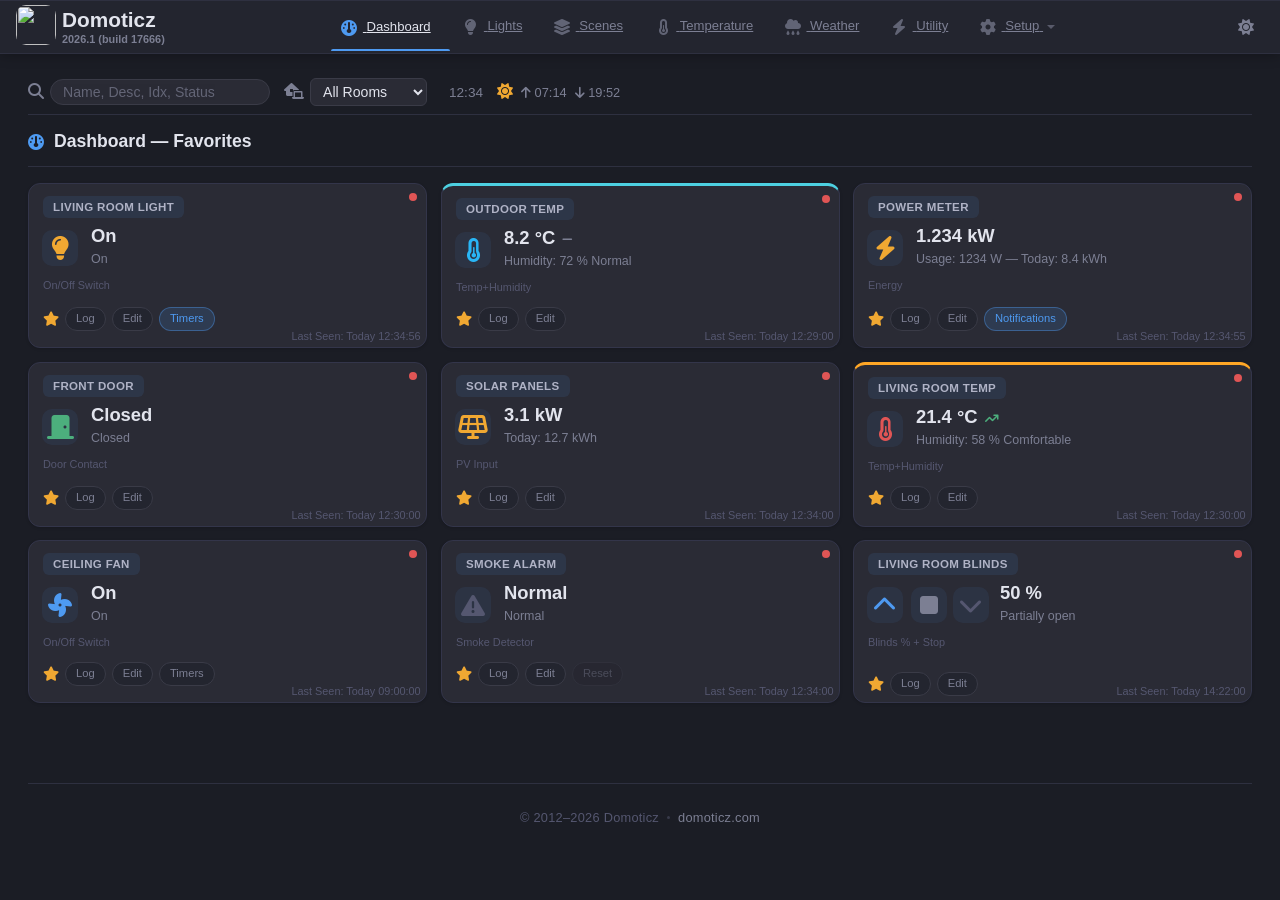
==== commit 9cef3853: "Redesign and unify copyright footer across all pages Standardized the copyright footer in all main H" ====
--- a/demo/index.html
+++ b/demo/index.html
@@ -274,6 +274,15 @@
                 </div><!-- /.devicesList -->
 
                 <div class="page-bottom"></div>
+
+                <!-- Copyright -->
+                <div id="copyright">
+                    <span class="copyright-inner">
+                        <span>© 2012–2026 Domoticz</span>
+                        <span class="copyright-dot"></span>
+                        <a href="http://domoticz.com/" target="_blank" rel="noopener">domoticz.com</a>
+                    </span>
+                </div>
             </div>
         </div>
     </div>
--- a/custom.css
+++ b/custom.css
@@ -360,6 +360,36 @@
     filter: none !important;
     padding: 0 16px !important;
     height: 54px;
+    display: flex;
+    align-items: center;
+    flex-wrap: nowrap;
+    min-width: 0;
+}
+
+/* Override .container inside navbar: full-width flex row so
+   brand + nav + toggle share the bar without a fixed max-width. */
+.navbar-inverse .navbar-inner > .container,
+.navbar-inverse .navbar-inner > .container-fluid {
+    max-width: none !important;
+    width: 100% !important;
+    display: flex !important;
+    align-items: center !important;
+    padding: 0 !important;
+    margin: 0 !important;
+    flex: 1 1 0px;
+    min-width: 0;
+}
+
+/* ── Top-edge accent line ────────────────────────────────── */
+.dz-nav-topline {
+    position: absolute;
+    top: 0;
+    left: 0;
+    right: 0;
+    height: 1px;
+    background: var(--dz-surface-3);
+    pointer-events: none;
+    z-index: 1;
 }
 
 /* ── Brand / Logo ─────────────────────────────────────────── */
@@ -372,6 +402,16 @@
     vertical-align: middle;
     margin-right: 4px;
     margin-top: -3px;
+    border-radius: 10px;
+    transition: transform 0.3s cubic-bezier(0.34, 1.56, 0.64, 1);
+}
+
+.brand:hover > img {
+    transform: scale(1.08) rotate(-3deg);
+}
+
+.brand:hover h1 {
+    color: var(--dz-accent) !important;
 }
 
 .brand h1 {
@@ -382,6 +422,7 @@
     margin-left: 36px;
     margin-top: -50px;
     text-decoration: none;
+    transition: color 0.2s ease;
 }
 
 .brand h2 {
@@ -398,13 +439,22 @@
 
 /* ── Nav items ────────────────────────────────────────────── */
 
+
 .navbar .nav {
     margin: 0 !important;
-}
+    display: flex;
+    flex-wrap: nowrap;
+    align-items: center;
+    min-width: 0;
+    flex: 1 1 0px;
+    justify-content: center;
+}
+
 
     .navbar .nav > li {
         margin-top: 0;
         margin-left: 2px;
+        min-width: 0;
     }
 
     .navbar .nav li a {
@@ -418,8 +468,42 @@
         border-radius: 0 !important;
         padding: 16px 14px 14px !important;
         text-shadow: none !important;
-        transition: color 0.15s, border-color 0.15s;
+        transition: color 0.25s ease, border-color 0.25s ease, background 0.25s ease;
         white-space: nowrap;
+        position: relative;
+        overflow: hidden;
+    }
+
+    /* Staggered entrance animation for nav items */
+    .navbar .nav > li {
+        animation: dzNavFadeIn 0.5s ease both;
+    }
+    .navbar .nav > li:nth-child(1) { animation-delay: 0.05s; }
+    .navbar .nav > li:nth-child(2) { animation-delay: 0.10s; }
+    .navbar .nav > li:nth-child(3) { animation-delay: 0.15s; }
+    .navbar .nav > li:nth-child(4) { animation-delay: 0.20s; }
+    .navbar .nav > li:nth-child(5) { animation-delay: 0.25s; }
+    .navbar .nav > li:nth-child(6) { animation-delay: 0.30s; }
+    .navbar .nav > li:nth-child(7) { animation-delay: 0.35s; }
+
+    /* Hover ripple effect via ::before */
+    .navbar .nav > li:not(.dropdown) > a::before {
+        content: '';
+        position: absolute;
+        top: 50%;
+        left: 50%;
+        width: 0;
+        height: 0;
+        background: radial-gradient(circle, rgba(var(--dz-accent-rgb), 0.12) 0%, transparent 70%);
+        border-radius: 50%;
+        transform: translate(-50%, -50%);
+        transition: width 0.4s ease, height 0.4s ease;
+        pointer-events: none;
+        z-index: 0;
+    }
+    .navbar .nav > li:not(.dropdown) > a:hover::before {
+        width: 160px;
+        height: 160px;
     }
 
         /* Font Awesome icon styling in navbar */
@@ -429,17 +513,25 @@
             text-align: center;
             vertical-align: middle;
             margin-right: 4px;
-            opacity: 0.8;
-            transition: opacity 0.15s;
+            opacity: 0.7;
+            transition: opacity 0.25s ease, color 0.25s ease, transform 0.3s cubic-bezier(0.34, 1.56, 0.64, 1);
+            position: relative;
+            z-index: 1;
         }
 
         .navbar .nav li a:hover > i.dz-fa-icon {
             opacity: 1;
+            transform: scale(1.15) translateY(-1px);
         }
 
     .navbar .nav .current_page_item > a > i.dz-fa-icon {
         opacity: 1;
         color: var(--dz-accent);
+    }
+
+    /* Gear icon spins on Setup hover */
+    .navbar .nav .dropdown > a:hover > i.fa-gear {
+        animation: dzGearSpin 0.6s ease;
     }
 
     /* Font Awesome icons in dropdown menus */
@@ -695,9 +787,10 @@
 /* ── Navbar-specific icon overrides ──────────────────────── */
 
 .navbar .nav li a:hover {
-    color: var(--dz-text-soft) !important;
+    color: var(--dz-text) !important;
     background: transparent !important;
-    border-bottom-color: rgba(var(--dz-accent-rgb), 0.3) !important;
+    border-bottom-color: transparent !important;
+    border-radius: 8px 8px 0 0 !important;
     transform: none !important;
     box-shadow: none !important;
 }
@@ -707,8 +800,8 @@
     color: var(--dz-text) !important;
     background: transparent !important;
     border: none !important;
-    border-bottom: 2px solid var(--dz-accent) !important;
-    border-radius: 0 !important;
+    border-bottom: none !important;
+    border-radius: 8px 8px 0 0 !important;
     box-shadow: none !important;
     text-shadow: none !important;
 }
@@ -717,18 +810,40 @@
         color: #fff !important;
     }
 
+/* ── Sliding indicator pill ──────────────────────────────── */
+.dz-nav-indicator {
+    position: absolute;
+    bottom: 0;
+    height: 2px;
+    border-radius: 2px 2px 0 0;
+    background: var(--dz-accent);
+    opacity: 0;
+    pointer-events: none;
+    z-index: 10;
+    will-change: left, width, opacity;
+}
+
+.dz-nav-indicator--animated {
+    transition: left 0.35s cubic-bezier(0.4, 0, 0.2, 1),
+               width 0.35s cubic-bezier(0.4, 0, 0.2, 1),
+               opacity 0.2s ease;
+}
+
 /* ── Dark/Light mode toggle button ───────────────────────── */
 
 #dz-theme-style-nav {
-    position: absolute;
-    right: 16px;
+    position: relative;
+    right: 0;
     top: 0;
     height: 54px;
-    margin: 0;
+    margin: 0 0 0 12px;
     padding: 0;
     list-style: none;
     display: flex;
     align-items: center;
+    z-index: 1050;
+    background: none;
+    flex-shrink: 0;
 }
 
 #dz-theme-style-toggle > a,
@@ -742,6 +857,9 @@
     background: transparent !important;
     border: none !important;
     transition: color 0.2s;
+    text-decoration: none !important;
+    outline: none;
+    box-shadow: none;
 }
 
     #dz-theme-style-toggle > a:hover,
@@ -756,47 +874,107 @@
 
 .navbar .nav .dropdown-menu {
     background: var(--dz-surface) !important;
-    backdrop-filter: blur(16px);
-    -webkit-backdrop-filter: blur(16px);
     border: 1px solid var(--dz-surface-3) !important;
     border-radius: 10px !important;
-    box-shadow: 0 8px 32px rgba(0, 0, 0, 0.5) !important;
+    box-shadow: 0 8px 28px rgba(0, 0, 0, 0.45) !important;
     padding: 6px !important;
     margin-top: 0 !important;
-}
+    z-index: 10001;
+    /* Slide-down entrance */
+    animation: dzDropdownIn 0.2s ease-out;
+    transform-origin: top right;
+}
+
+    /* Staggered entrance for dropdown items */
+    .navbar .nav .dropdown-menu > li {
+        animation: dzDropdownItemIn 0.25s ease both;
+    }
+    .navbar .nav .dropdown-menu > li:nth-child(1)  { animation-delay: 0.02s; }
+    .navbar .nav .dropdown-menu > li:nth-child(2)  { animation-delay: 0.04s; }
+    .navbar .nav .dropdown-menu > li:nth-child(3)  { animation-delay: 0.06s; }
+    .navbar .nav .dropdown-menu > li:nth-child(4)  { animation-delay: 0.08s; }
+    .navbar .nav .dropdown-menu > li:nth-child(5)  { animation-delay: 0.10s; }
+    .navbar .nav .dropdown-menu > li:nth-child(6)  { animation-delay: 0.12s; }
+    .navbar .nav .dropdown-menu > li:nth-child(7)  { animation-delay: 0.14s; }
+    .navbar .nav .dropdown-menu > li:nth-child(8)  { animation-delay: 0.16s; }
+    .navbar .nav .dropdown-menu > li:nth-child(9)  { animation-delay: 0.18s; }
+    .navbar .nav .dropdown-menu > li:nth-child(10) { animation-delay: 0.20s; }
+    .navbar .nav .dropdown-menu > li:nth-child(11) { animation-delay: 0.22s; }
+    .navbar .nav .dropdown-menu > li:nth-child(12) { animation-delay: 0.24s; }
+    .navbar .nav .dropdown-menu > li:nth-child(13) { animation-delay: 0.26s; }
+    .navbar .nav .dropdown-menu > li:nth-child(14) { animation-delay: 0.28s; }
+    .navbar .nav .dropdown-menu > li:nth-child(15) { animation-delay: 0.30s; }
+    .navbar .nav .dropdown-menu > li:nth-child(16) { animation-delay: 0.32s; }
+    .navbar .nav .dropdown-menu > li:nth-child(17) { animation-delay: 0.34s; }
 
     .navbar .nav .dropdown-menu li a {
         color: var(--dz-text-soft) !important;
         border-radius: 6px !important;
         padding: 8px 14px !important;
         border: none !important;
+        border-left: 2px solid transparent !important;
         background: transparent !important;
-        transition: background 0.15s, color 0.15s;
+        transition: background 0.15s, color 0.15s, border-color 0.15s, padding-left 0.15s;
     }
 
         .navbar .nav .dropdown-menu li a:hover {
-            background: rgba(var(--dz-accent-rgb), 0.1) !important;
+            background: rgba(var(--dz-accent-rgb), 0.08) !important;
             color: var(--dz-text) !important;
+            border-left-color: var(--dz-accent) !important;
+            padding-left: 18px !important;
             transform: none !important;
             box-shadow: none !important;
         }
 
+        /* Icon brightens and shifts accent on hover */
+        .navbar .nav .dropdown-menu li a:hover > i.dz-fa-icon {
+            opacity: 1;
+            color: var(--dz-accent);
+        }
+
     .navbar .nav .dropdown-menu .current_page_item > a {
-        background: rgba(var(--dz-accent-rgb), 0.15) !important;
+        background: rgba(var(--dz-accent-rgb), 0.12) !important;
         border: none !important;
-        color: #fff !important;
+        border-left: 2px solid var(--dz-accent) !important;
+        color: var(--dz-text) !important;
         box-shadow: none !important;
         text-shadow: none !important;
     }
 
         .navbar .nav .dropdown-menu .current_page_item > a:hover {
-            background: rgba(var(--dz-accent-rgb), 0.25) !important;
+            background: rgba(var(--dz-accent-rgb), 0.20) !important;
         }
 
+    /* Danger-colored items: Restart, Shutdown, Logout */
+    .navbar .nav .dropdown-menu li a > i.fa-rotate-right,
+    .navbar .nav .dropdown-menu li a > i.fa-power-off,
+    .navbar .nav .dropdown-menu li a > i.fa-right-from-bracket {
+        color: var(--dz-danger) !important;
+        opacity: 0.7;
+    }
+
+    .navbar .nav .dropdown-menu li a:hover > i.fa-rotate-right,
+    .navbar .nav .dropdown-menu li a:hover > i.fa-power-off,
+    .navbar .nav .dropdown-menu li a:hover > i.fa-right-from-bracket {
+        color: var(--dz-danger) !important;
+        opacity: 1;
+    }
+
+    /* Danger items: text turns red-ish on hover too */
+    .navbar .nav .dropdown-menu li:has(> a > i.fa-power-off) > a:hover,
+    .navbar .nav .dropdown-menu li:has(> a > i.fa-rotate-right) > a:hover,
+    .navbar .nav .dropdown-menu li:has(> a > i.fa-right-from-bracket) > a:hover {
+        background: rgba(224, 85, 85, 0.08) !important;
+        color: var(--dz-danger) !important;
+        border-left-color: var(--dz-danger) !important;
+    }
+
+    /* Dividers — subtle with spacing */
     .navbar .nav .dropdown-menu .divider {
         background-color: var(--dz-surface-3) !important;
         border-bottom: none !important;
-        margin: 4px 6px !important;
+        margin: 5px 10px !important;
+        opacity: 0.6;
     }
 
 .navbar .divider-vertical {
@@ -918,10 +1096,6 @@
 #weatherwidgets {
     align-items: stretch;
     row-gap: 14px;
-}
-
-#holder > .container-fluid {
-    padding-top: 54px;
 }
 
 
@@ -3094,24 +3268,33 @@
 
 .sub-tabs {
     border-bottom: 1px solid var(--dz-surface-3);
+    display: flex;
+    flex-wrap: wrap;
+    gap: 2px;
+    list-style: none;
+    padding: 0;
+    margin: 0;
 }
 
     .sub-tabs > li > a {
-        color: var(--dz-text-soft) !important;
+        color: var(--dz-text-muted) !important;
         background: transparent !important;
         border: none !important;
         border-bottom: 2px solid transparent !important;
-        border-radius: 0 !important;
+        border-radius: 6px 6px 0 0 !important;
         padding: 8px 16px;
-        transition: color 0.15s, border-color 0.15s;
+        font-size: 0.82rem;
+        font-weight: 500;
+        transition: color 0.2s ease, background 0.2s ease, border-color 0.2s ease;
         box-shadow: none !important;
         text-shadow: none !important;
+        position: relative;
     }
 
         .sub-tabs > li > a:hover,
         .sub-tabs > li > a:focus {
             color: var(--dz-text) !important;
-            background: transparent !important;
+            background: rgba(var(--dz-accent-rgb), 0.06) !important;
             border: none !important;
             border-bottom: 2px solid rgba(var(--dz-accent-rgb), 0.3) !important;
             box-shadow: none !important;
@@ -3121,12 +3304,13 @@
     .sub-tabs > .active > a:hover,
     .sub-tabs > .active > a:focus {
         color: var(--dz-text) !important;
-        background: transparent !important;
+        background: rgba(var(--dz-accent-rgb), 0.08) !important;
         border: none !important;
         border-bottom: 2px solid var(--dz-accent) !important;
-        border-radius: 0 !important;
+        border-radius: 6px 6px 0 0 !important;
         box-shadow: none !important;
         text-shadow: none !important;
+        font-weight: 600;
     }
 
     .sub-tabs > li > a.sub-tabs-apply {
@@ -3134,6 +3318,7 @@
         border: 1px solid var(--dz-danger) !important;
         border-radius: 6px !important;
         color: #fff !important;
+        font-weight: 600;
     }
 
         .sub-tabs > li > a.sub-tabs-apply:hover {
@@ -3152,19 +3337,22 @@
 }
 
     #settingscontent .sub-tabs li.active a {
-        background: transparent !important;
+        background: rgba(var(--dz-accent-rgb), 0.08) !important;
         color: var(--dz-text) !important;
         border: none;
         border-bottom: 2px solid var(--dz-accent);
+        font-weight: 600;
     }
 
     #settingscontent .sub-tabs li:not(.active) a {
         color: var(--dz-text-muted);
         border-bottom: 2px solid transparent;
+        transition: color 0.2s ease, background 0.2s ease;
     }
 
         #settingscontent .sub-tabs li:not(.active) a:hover {
             color: var(--dz-text-soft);
+            background: rgba(var(--dz-accent-rgb), 0.04);
         }
 
 #zwavesettingscontent .sub-tabs {
@@ -3172,10 +3360,11 @@
 }
 
     #zwavesettingscontent .sub-tabs li.active a {
-        background-color: transparent;
+        background-color: rgba(var(--dz-accent-rgb), 0.08);
         color: var(--dz-text);
         border: none;
         border-bottom: 2px solid var(--dz-accent);
+        font-weight: 600;
     }
 
 
@@ -3735,19 +3924,54 @@
 
 #copyright {
     border-top: 1px solid var(--dz-surface-3);
-}
+    text-align: center;
+    padding: 24px 16px 20px;
+    margin-top: 32px;
+}
+
+    #copyright .copyright-inner {
+        display: inline-flex;
+        align-items: center;
+        gap: 8px;
+        color: var(--dz-text-faint);
+        font-size: 0.8rem;
+        letter-spacing: 0.02em;
+    }
+
+    #copyright .copyright-dot {
+        width: 3px;
+        height: 3px;
+        border-radius: 50%;
+        background: var(--dz-text-faint);
+        opacity: 0.5;
+    }
 
     #copyright p {
+        color: var(--dz-text-faint);
+        font-size: 0.8rem;
+        margin: 0;
+        letter-spacing: 0.02em;
+    }
+
+    #copyright a {
         color: var(--dz-text-muted);
-    }
-
-    #copyright a {
+        text-decoration: none;
+        transition: color 0.2s ease;
+    }
+
+    #copyright a:hover {
         color: var(--dz-accent);
     }
 
-#divprogress span {
+#divprogress > span:not(.update-warning) {
     background-color: var(--dz-danger);
     border-radius: 8px;
+}
+
+.update-progress-ring span,
+.update-warning,
+.update-warning i {
+    background-color: transparent;
 }
 
 /* Z-Wave labels */
@@ -4196,28 +4420,87 @@
 
 
 /* ══════════════════════════════════════════════════════════════════
-   23. RESPONSIVE TWEAKS
+   23. RESPONSIVE NAVBAR
+   ══════════════════════════════════════════════════════════════════
+   Domoticz wraps nav labels in <span class="hidden-phone hidden-tablet">.
+   Bootstrap 2 hides them at <=767px (phone) and 768–979px (tablet).
+   We override those utility classes with our own breakpoints so the
+   Nightglass theme scales cleanly at every viewport width.
+
+   Breakpoints
+   ─────────────
+   >= 1100 px  Full labels — brand, icon + text, carets, toggle
+   <  1100 px  Icon-only   — hide text labels & carets
+   <   600 px  Compact     — hide brand, minimal padding
    ══════════════════════════════════════════════════════════════════ */
 
-@media (width <=767px) {
+/* ── Large desktop (>= 1100px): full labels + carets ──────────── */
+@media (min-width: 1100px) {
+    .navbar .nav > li > a > .hidden-phone,
+    .navbar .nav > li > a > .hidden-tablet {
+        display: inline !important;
+    }
+    .navbar .nav > li > a > b.caret {
+        display: inline-block !important;
+    }
+}
+
+/* ── Below 1100px: icon-only navigation ───────────────────────── */
+@media (max-width: 1099px) {
+    .navbar .nav > li > a > .hidden-phone,
+    .navbar .nav > li > a > .hidden-tablet,
+    .navbar .nav > li > a > span[data-i18n] {
+        display: none !important;
+    }
+    .navbar .nav > li > a > b.caret {
+        display: none !important;
+    }
+    .navbar .nav li a {
+        padding: 16px 12px 14px !important;
+    }
+    .navbar .nav li a > i.dz-fa-icon {
+        margin-right: 0;
+        font-size: 1.05rem;
+    }
+}
+
+/* ── Brand: keep visible down to 600px ────────────────────────── */
+/* Override Bootstrap hidden-phone which kicks in at <=767px       */
+@media (min-width: 600px) and (max-width: 767px) {
+    .navbar-inverse .brand.hidden-phone {
+        display: block !important;
+    }
+}
+
+/* ── Phone (< 600px): hide brand, ultra-compact ──────────────── */
+@media (max-width: 599px) {
     .navbar-inverse .navbar-inner {
         padding: 0 8px !important;
-        height: auto;
-    }
-
+    }
+    .navbar .brand,
+    .navbar .brand.hidden-phone {
+        display: none !important;
+    }
     .navbar .nav li a {
-        padding: 10px 10px 8px !important;
-        font-size: 0.78rem;
-    }
-
+        padding: 16px 10px 14px !important;
+    }
+    .navbar .nav > li {
+        animation: none;
+    }
+    .dz-nav-indicator,
+    .dz-nav-topline {
+        display: none;
+    }
+}
+
+/* ── Card layout adjustments for narrow screens ───────────────── */
+@media (max-width: 767px) {
     body table[id^="itemtable"] tbody tr {
         width: 100% !important;
         margin-left: 0 !important;
         margin-right: 0 !important;
         padding: 10px 12px 8px !important;
     }
-
-    /* On narrow screens, bigtext wraps */
     body table[id^="itemtable"] tr td:first-child + td {
         font-size: 1.1rem !important;
         white-space: normal;
@@ -4548,6 +4831,238 @@
 
 
 /* ══════════════════════════════════════════════════════════════════
+   UPDATE PAGE
+   ══════════════════════════════════════════════════════════════════ */
+
+#updatecontent {
+    padding: 48px 20px 32px;
+    text-align: center;
+}
+
+#updatecontent h1 {
+    color: var(--dz-text);
+    font-size: 1.5rem;
+    font-weight: 600;
+    margin: 0 0 6px;
+    letter-spacing: -0.01em;
+}
+
+#updatecontent h3 {
+    color: var(--dz-text-muted);
+    font-size: 0.95rem;
+    font-weight: 400;
+    margin: 0 0 12px;
+}
+
+/* Spinning icon above the title */
+.update-icon-wrap {
+    display: inline-flex;
+    align-items: center;
+    justify-content: center;
+    width: 64px;
+    height: 64px;
+    border-radius: 50%;
+    background: var(--dz-surface-2);
+    border: 1px solid var(--dz-border);
+    margin-bottom: 20px;
+}
+
+.update-spin-icon {
+    font-size: 1.6rem;
+    color: var(--dz-accent);
+    animation: dzUpdateSpin 2.5s cubic-bezier(0.4, 0, 0.2, 1) infinite;
+}
+
+/* Progress ring */
+.update-progress-ring {
+    position: relative;
+    display: inline-block;
+    margin: 8px 0 18px;
+}
+
+.update-progress-ring svg {
+    transform: rotate(-90deg);
+    display: block;
+}
+
+.update-progress-ring .ring-track {
+    fill: none;
+    stroke: var(--dz-surface-3, #2e3040);
+    stroke-width: 8;
+}
+
+.update-progress-ring .ring-fill {
+    fill: none;
+    stroke: var(--dz-accent, #4e9af1);
+    stroke-width: 8;
+    stroke-linecap: round;
+    transition: stroke-dashoffset 0.4s ease, stroke 0.4s ease;
+    filter: drop-shadow(0 0 6px rgba(78, 154, 241, 0.35));
+}
+
+.update-progress-ring .ring-label {
+    position: absolute;
+    inset: 0;
+    display: flex;
+    align-items: center;
+    justify-content: center;
+    font-size: 1.6rem;
+    font-weight: 700;
+    color: var(--dz-text);
+    letter-spacing: -0.02em;
+}
+
+/* Warning text below progress */
+.update-warning {
+    display: inline-block;
+    color: var(--dz-warning);
+    font-size: 0.85rem;
+    font-weight: 500;
+    padding: 6px 14px;
+    border-radius: 8px;
+    background: rgba(240, 168, 50, 0.08);
+    border: 1px solid rgba(240, 168, 50, 0.18);
+}
+
+.update-warning i {
+    margin-right: 4px;
+}
+
+/* Console output section */
+.update-output-section {
+    margin-top: 28px;
+    text-align: left;
+    max-width: 720px;
+    margin-left: auto;
+    margin-right: auto;
+}
+
+.update-output-section h4 {
+    color: var(--dz-text-soft);
+    font-size: 0.85rem;
+    font-weight: 600;
+    margin: 0 0 8px;
+    text-transform: uppercase;
+    letter-spacing: 0.04em;
+}
+
+.update-output-section h4 i {
+    color: var(--dz-text-muted);
+    margin-right: 6px;
+}
+
+#updateconsole {
+    height: 220px;
+    overflow-y: auto;
+    background: var(--dz-bg, #1b1d25) !important;
+    color: var(--dz-text-soft, #b0b3c6);
+    padding: 14px 16px;
+    font-family: 'Courier New', 'Consolas', monospace;
+    font-size: 0.78rem;
+    line-height: 1.55;
+    border: 1px solid var(--dz-border, #33354a);
+    border-radius: 10px;
+    text-align: left;
+    -webkit-user-select: text;
+    user-select: text;
+    white-space: pre;
+    word-wrap: normal;
+    overflow-x: auto;
+}
+
+#updateconsole span {
+    display: block;
+}
+
+/* Console colour classes */
+#updateconsole .log-red,
+.log-red { color: var(--dz-danger, #e05555); }
+#updateconsole .log-green,
+.log-green { color: var(--dz-success, #4caf7d); }
+#updateconsole .log-yellow,
+.log-yellow { color: var(--dz-warning, #f0a832); }
+#updateconsole .log-muted,
+.log-muted { color: var(--dz-text-muted, #7c7f93); }
+
+/* Custom scrollbar for the console */
+#updateconsole::-webkit-scrollbar {
+    width: 6px;
+    height: 6px;
+}
+#updateconsole::-webkit-scrollbar-track {
+    background: transparent;
+}
+#updateconsole::-webkit-scrollbar-thumb {
+    background: var(--dz-border, #33354a);
+    border-radius: 3px;
+}
+#updateconsole::-webkit-scrollbar-thumb:hover {
+    background: var(--dz-text-muted, #7c7f93);
+}
+
+/* Copyright footer (on the update page — inherits general #copyright styles) */
+
+@keyframes dzUpdateSpin {
+    0%   { transform: rotate(0deg); }
+    100% { transform: rotate(360deg); }
+}
+
+
+/* ══════════════════════════════════════════════════════════════════
+   NAVBAR KEYFRAME ANIMATIONS
+   ══════════════════════════════════════════════════════════════════ */
+
+/* Staggered entrance for nav items */
+@keyframes dzNavFadeIn {
+    from {
+        opacity: 0;
+        transform: translateY(-8px);
+    }
+    to {
+        opacity: 1;
+        transform: translateY(0);
+    }
+}
+
+/* Gear icon spin on Setup hover */
+@keyframes dzGearSpin {
+    0% {
+        transform: rotate(0deg) scale(1);
+    }
+    50% {
+        transform: rotate(180deg) scale(1.15);
+    }
+    100% {
+        transform: rotate(360deg) scale(1);
+    }
+}
+
+/* Dropdown slide-down entrance */
+@keyframes dzDropdownIn {
+    from {
+        opacity: 0;
+        transform: scaleY(0.92) translateY(-6px);
+    }
+    to {
+        opacity: 1;
+        transform: scaleY(1) translateY(0);
+    }
+}
+
+/* Dropdown item staggered entrance */
+@keyframes dzDropdownItemIn {
+    from {
+        opacity: 0;
+        transform: translateX(-6px);
+    }
+    to {
+        opacity: 1;
+        transform: translateX(0);
+    }
+}
+
+
+/* ══════════════════════════════════════════════════════════════════
    ACCESSIBILITY — prefers-reduced-motion
    ══════════════════════════════════════════════════════════════════ */
 
--- a/demo/demo.css
+++ b/demo/demo.css
@@ -76,10 +76,13 @@
 /* Brand — grid layout: icon | stacked text (logo name + version).
    custom.css uses a Bootstrap 2 float+negative-margin trick that requires
    Bootstrap's full baseline; we reproduce the same visual with CSS grid
-   so the demo renders correctly without the full Bootstrap stack. */
-.navbar .brand {
+   so the demo renders correctly without the full Bootstrap stack.
+   The high-specificity selector ensures the grid survives the responsive
+   override in custom.css that counteracts Bootstrap's hidden-phone. */
+.navbar-inverse .navbar-inner .brand,
+.navbar-inverse .navbar-inner .brand.hidden-phone {
     float: left;
-    display: grid;
+    display: grid !important;
     grid-template-columns: 38px 1fr;
     grid-template-rows: auto auto;
     align-content: center;
